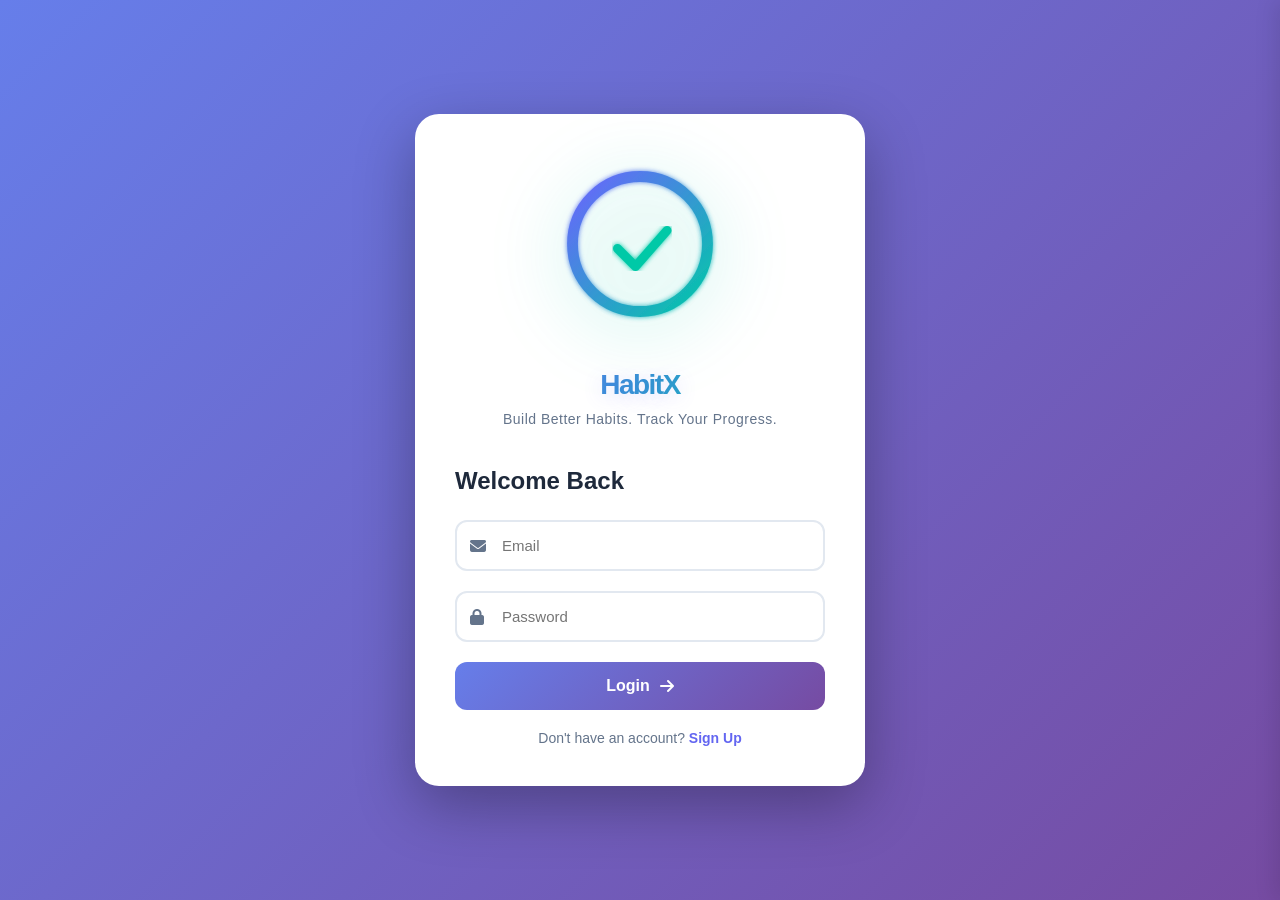
==== frontend/index.html @ 7f5a8e55 "commit" ====
<!doctype html>
<html lang="en">
  <head>
    <meta charset="UTF-8" />
    <meta name="viewport" content="width=device-width, initial-scale=1.0" />
    <title>HabitX - Build Better Habits</title>
    <link
      rel="icon"
      href="data:image/svg+xml,<svg xmlns='http://www.w3.org/2000/svg' viewBox='0 0 100 100'><text y='0.9em' font-size='90'>⚡</text></svg>"
    />
    <link rel="stylesheet" href="styles.css" />
    <link
      rel="stylesheet"
      href="https://cdnjs.cloudflare.com/ajax/libs/font-awesome/6.4.0/css/all.min.css"
    />
  </head>
  <body>
    <div id="authScreen" class="screen active">
      <div class="auth-container">
        <div class="auth-card">
          <div class="logo-section">
            <div class="logo-container">
              <svg
                class="animated-logo"
                viewBox="0 0 200 200"
                xmlns="http://www.w3.org/2000/svg"
              >
                <defs>
                  <linearGradient
                    id="ringGradient"
                    x1="0%"
                    y1="0%"
                    x2="100%"
                    y2="100%"
                  >
                    <stop
                      offset="0%"
                      style="stop-color: #6c63ff; stop-opacity: 1"
                    />
                    <stop
                      offset="100%"
                      style="stop-color: #00c9a7; stop-opacity: 1"
                    />
                  </linearGradient>
                  <filter id="softGlow">
                    <feGaussianBlur stdDeviation="3" result="coloredBlur" />
                    <feMerge>
                      <feMergeNode in="coloredBlur" />
                      <feMergeNode in="SourceGraphic" />
                    </feMerge>
                  </filter>
                </defs>
                <circle
                  cx="100"
                  cy="100"
                  r="75"
                  stroke="url(#ringGradient)"
                  stroke-width="12"
                  fill="none"
                  stroke-linecap="round"
                  filter="url(#softGlow)"
                />
                <circle
                  cx="100"
                  cy="100"
                  r="55"
                  fill="rgba(255,255,255,0.08)"
                />
                <path
                  d="M 75 105 L 95 125 L 130 85"
                  stroke="#00C9A7"
                  stroke-width="10"
                  fill="none"
                  stroke-linecap="round"
                  stroke-linejoin="round"
                  filter="url(#softGlow)"
                />
              </svg>
            </div>
            <h1 class="brand-title">HabitX</h1>
            <p class="brand-tagline">
              Build Better Habits. Track Your Progress.
            </p>
          </div>
          <form id="loginForm" class="auth-form active">
            <h2>Welcome Back</h2>
            <div class="input-group">
              <i class="fas fa-envelope"></i>
              <input
                type="email"
                id="loginEmail"
                placeholder="Email"
                required
              />
            </div>
            <div class="input-group">
              <i class="fas fa-lock"></i>
              <input
                type="password"
                id="loginPassword"
                placeholder="Password"
                required
              />
            </div>
            <button type="submit" class="btn-primary">
              <span>Login</span>
              <i class="fas fa-arrow-right"></i>
            </button>
            <p class="switch-auth">
              Don't have an account?
              <a href="#" id="showSignup">Sign Up</a>
            </p>
          </form>
          <form id="signupForm" class="auth-form">
            <h2>Create Account</h2>
            <div class="input-group">
              <i class="fas fa-user"></i>
              <input
                type="text"
                id="signupName"
                placeholder="Full Name"
                required
              />
            </div>
            <div class="input-group">
              <i class="fas fa-envelope"></i>
              <input
                type="email"
                id="signupEmail"
                placeholder="Email"
                required
              />
            </div>
            <div class="input-group">
              <i class="fas fa-lock"></i>
              <input
                type="password"
                id="signupPassword"
                placeholder="Password"
                required
              />
            </div>
            <button type="submit" class="btn-primary">
              <span>Sign Up</span>
              <i class="fas fa-arrow-right"></i>
            </button>
            <p class="switch-auth">
              Already have an account?
              <a href="#" id="showLogin">Login</a>
            </p>
          </form>
        </div>
      </div>
    </div>
    <div id="dashboardScreen" class="screen">
      <nav class="navbar">
        <div class="nav-brand">
          <svg
            class="nav-logo-svg"
            viewBox="0 0 200 200"
            xmlns="http://www.w3.org/2000/svg"
          >
            <defs>
              <linearGradient
                id="navRingGrad"
                x1="0%"
                y1="0%"
                x2="100%"
                y2="100%"
              >
                <stop
                  offset="0%"
                  style="stop-color: #6c63ff; stop-opacity: 1"
                />
                <stop
                  offset="100%"
                  style="stop-color: #00c9a7; stop-opacity: 1"
                />
              </linearGradient>
            </defs>
            <circle
              cx="100"
              cy="100"
              r="75"
              stroke="url(#navRingGrad)"
              stroke-width="12"
              fill="none"
              stroke-linecap="round"
            />
            <circle cx="100" cy="100" r="55" fill="rgba(255,255,255,0.08)" />
            <path
              d="M 75 105 L 95 125 L 130 85"
              stroke="#00C9A7"
              stroke-width="10"
              fill="none"
              stroke-linecap="round"
              stroke-linejoin="round"
            />
          </svg>
          <span>HabitX</span>
        </div>
        <div class="nav-user-info">
          Welcome Back,
          <span id="currentUserName">Guest</span>
          &nbsp; |
          <span id="todayDate" style="margin-left: 10px; opacity: 0.7"></span>
        </div>
        <div class="nav-actions">
          <button id="darkModeToggle" class="btn-icon" title="Toggle Dark Mode">
            <i class="fas fa-moon"></i>
          </button>
          <button id="notificationsBtn" class="btn-icon" title="Notifications">
            <i class="fas fa-bell"></i>
            <span class="notification-badge" id="notificationBadge">0</span>
          </button>
          <button id="enableReminderBtn" class="btn-edit">🔕</button>
          <button id="logoutBtn" class="btn-icon" title="Logout">
            <i class="fas fa-sign-out-alt"></i>
          </button>
        </div>
      </nav>
      <div class="dashboard-container">
        <div class="stats-grid">
          <div class="stat-card">
            <div class="stat-icon fire">
              <i class="fas fa-fire"></i>
            </div>
            <div class="stat-info">
              <h3 id="currentStreak">0</h3>
              <p>Day Streak</p>
            </div>
          </div>
          <div class="stat-card">
            <div class="stat-icon trophy">
              <i class="fas fa-trophy"></i>
            </div>
            <div class="stat-info">
              <h3 id="bestStreak">0</h3>
              <p>Best Streak</p>
            </div>
          </div>
          <div class="stat-card">
            <div class="stat-icon check">
              <i class="fas fa-check-circle"></i>
            </div>
            <div class="stat-info">
              <h3 id="completionRate">0%</h3>
              <p>Completion</p>
            </div>
          </div>
          <div class="stat-card">
            <div class="stat-icon target">
              <i class="fas fa-bullseye"></i>
            </div>
            <div class="stat-info">
              <h3 id="totalHabits">0</h3>
              <p>Total Habits</p>
            </div>
          </div>
        </div>
        <div class="motivation-card">
          <i class="fas fa-quote-left"></i>
          <p id="motivationText">Loading motivation...</p>
          <i class="fas fa-quote-right"></i>
        </div>
        <div class="progress-section">
          <h2>Today's Progress</h2>
          <div class="circular-progress">
            <svg class="progress-ring" width="200" height="200">
              <circle
                class="progress-ring-circle-bg"
                cx="100"
                cy="100"
                r="85"
              ></circle>
              <circle
                class="progress-ring-circle"
                cx="100"
                cy="100"
                r="85"
              ></circle>
            </svg>
            <div class="progress-text">
              <span id="progressPercent">0%</span>
              <small>Complete</small>
            </div>
          </div>
        </div>
        <div class="filter-section">
          <h2>Filter by Category</h2>
          <div class="category-filters">
            <button class="filter-btn active" data-category="all">
              <i class="fas fa-th"></i>
              All
            </button>
            <button class="filter-btn" data-category="health">🏃 Health</button>
            <button class="filter-btn" data-category="study">📚 Study</button>
            <button class="filter-btn" data-category="productivity">
              💼 Productivity
            </button>
            <button class="filter-btn" data-category="mindfulness">
              🧘 Mindfulness
            </button>
          </div>
        </div>
        <div class="habits-section">
          <div class="section-header">
            <h2>Today's Habits</h2>
            <button id="addHabitBtn" class="btn-add">
              <i class="fas fa-plus"></i>
              Add Habit
            </button>
          </div>
          <div
            id="emptyHabitState"
            style="
              display: none;
              text-align: center;
              padding: 40px;
              opacity: 0.7;
            "
          >
            <i
              class="fas fa-seedling"
              style="font-size: 48px; margin-bottom: 15px"
            ></i>
            <h3>No habits yet</h3>
            <p>Create your first habit to start tracking progress</p>
          </div>
          <div id="habitsList" class="habits-list"></div>
        </div>
        <div class="chart-section">
          <h2>Weekly Progress</h2>
          <div class="chart-container">
            <canvas id="progressChart"></canvas>
          </div>
          <div id="insightsBox" class="insights-box"></div>
        </div>
        <div class="calendar-section">
          <h2>Monthly Heatmap</h2>
          <div id="streakCalendar" class="streak-calendar"></div>
        </div>
        <div class="achievements-section">
          <h2>🏆 Achievements</h2>
          <div id="achievementsList" class="achievements-grid"></div>
        </div>
        <div class="leaderboard-section">
          <h2>🎯 Personal Records</h2>
          <div id="leaderboardList" class="leaderboard-list"></div>
        </div>
        <div class="notes-section">
          <h2>📝 Today's Reflection</h2>
          <textarea
            id="dailyNote"
            placeholder="How did your habits go today? Write your thoughts..."
          ></textarea>
          <button id="saveNoteBtn" class="btn-primary">
            <i class="fas fa-save"></i>
            Save Note
          </button>
        </div>
        <div class="stats-overview-section">
          <h2>📊 Detailed Statistics</h2>
          <div class="stats-details">
            <div class="stat-detail-card">
              <i class="fas fa-calendar-check"></i>
              <div>
                <h3 id="daysActive">0</h3>
                <p>Days Active</p>
              </div>
            </div>
            <div class="stat-detail-card">
              <i class="fas fa-check-double"></i>
              <div>
                <h3 id="totalCompletions">0</h3>
                <p>Total Completions</p>
              </div>
            </div>
            <div class="stat-detail-card">
              <i class="fas fa-percentage"></i>
              <div>
                <h3 id="successRateDetailed">0%</h3>
                <p>Success Rate</p>
              </div>
            </div>
            <div class="stat-detail-card">
              <i class="fas fa-medal"></i>
              <div>
                <h3 id="achievementsCount">0</h3>
                <p>Achievements</p>
              </div>
            </div>
          </div>
        </div>
        <div class="templates-section">
          <h2>✨ Quick Start Templates</h2>
          <div class="templates-grid">
            <div class="template-card" data-template="morning">
              <i class="fas fa-sun"></i>
              <h3>Morning Routine</h3>
              <p>Wake up early, exercise, meditate</p>
              <button class="btn-template">Use Template</button>
            </div>
            <div class="template-card" data-template="fitness">
              <i class="fas fa-dumbbell"></i>
              <h3>Fitness Goals</h3>
              <p>Workout, healthy eating, water intake</p>
              <button class="btn-template">Use Template</button>
            </div>
            <div class="template-card" data-template="productivity">
              <i class="fas fa-laptop-code"></i>
              <h3>Productivity Boost</h3>
              <p>Deep work, learning, reading</p>
              <button class="btn-template">Use Template</button>
            </div>
            <div class="template-card" data-template="wellness">
              <i class="fas fa-heart"></i>
              <h3>Mental Wellness</h3>
              <p>Meditation, journaling, gratitude</p>
              <button class="btn-template">Use Template</button>
            </div>
          </div>
        </div>
      </div>
    </div>
    <div id="addHabitModal" class="modal">
      <div class="modal-content">
        <div class="modal-header">
          <h2>Create New Habit</h2>
          <button class="close-modal">
            <i class="fas fa-times"></i>
          </button>
        </div>
        <form id="addHabitForm">
          <div class="form-group">
            <label>Habit Name</label>
            <input
              type="text"
              id="habitName"
              placeholder="e.g., Morning Exercise"
              required
            />
          </div>
          <div class="form-group">
            <label>Category</label>
            <select id="habitCategory" required>
              <option value="">Select Category</option>
              <option value="health">🏃 Health & Fitness</option>
              <option value="study">📚 Study & Learning</option>
              <option value="productivity">💼 Productivity</option>
              <option value="mindfulness">🧘 Mindfulness</option>
              <option value="custom">✨ Custom</option>
            </select>
          </div>
          <div class="form-group">
            <label>Target Frequency</label>
            <select id="habitFrequency" required>
              <option value="daily">Daily</option>
            </select>
          </div>
          <div class="form-group">
            <label>Reminder Time (Optional)</label>
            <input type="time" id="habitReminder" />
          </div>
          <div class="form-group">
            <label>Start Date</label>
            <input type="date" id="habitStartDate" required />
          </div>
          <button type="submit" class="btn-primary">
            <i class="fas fa-plus"></i>
            Create Habit
          </button>
        </form>
      </div>
    </div>
    <div id="toast" class="toast">
      <i class="fas fa-check-circle"></i>
      <span id="toastMessage"></span>
    </div>
    <div id="notificationsPanel" class="notifications-panel">
      <div class="notifications-header">
        <h3>Notifications</h3>
        <button id="clearNotificationsBtn" class="btn-clear">Clear All</button>
        <button class="close-notifications">
          <i class="fas fa-times"></i>
        </button>
      </div>
      <div id="notificationsList" class="notifications-list"></div>
    </div>
    <div id="achievementPopup" class="achievement-popup">
      <div class="achievement-content">
        <div class="achievement-icon">🏆</div>
        <h2>Achievement Unlocked!</h2>
        <p id="achievementText"></p>
        <button class="btn-primary" onclick="app.closeAchievementPopup()">
          Awesome!
        </button>
      </div>
    </div>
    <div id="confirmModal" class="confirm-modal">
      <div class="confirm-box">
        <h3 id="confirmTitle">Confirm</h3>
        <p id="confirmMessage">Are you sure?</p>
        <div class="confirm-actions">
          <button id="confirmCancel" class="btn-cancel">Cancel</button>
          <button id="confirmOk" class="btn-danger">Delete</button>
        </div>
      </div>
    </div>
    <script>
      document.addEventListener("DOMContentLoaded", () => {
        const dateEl = document.getElementById("todayDate");
        if (dateEl) {
          dateEl.textContent = new Date().toLocaleDateString(undefined, {
            weekday: "long",
            month: "short",
            day: "numeric",
          });
        }
      });
    </script>
    <script src="app.js"></script>
  </body>
</html>
---- frontend/styles.css ----
* {
  margin: 0;
  padding: 0;
  box-sizing: border-box;
}
:root {
  --primary: #6366f1;
  --primary-dark: #4f46e5;
  --secondary: #8b5cf6;
  --success: #10b981;
  --danger: #ef4444;
  --warning: #f59e0b;
  --dark: #1e293b;
  --light: #f8fafc;
  --gray: #64748b;
  --border: #e2e8f0;
  --shadow: rgba(0, 0, 0, 0.1);
  --gradient: linear-gradient(135deg, #667eea 0%, #764ba2 100%);
  --fire-gradient: linear-gradient(135deg, #f093fb 0%, #f5576c 100%);
}
body {
  font-family: 'Segoe UI', Tahoma, Geneva, Verdana, sans-serif;
  background: linear-gradient(135deg, #667eea 0%, #764ba2 100%);
  min-height: 100vh;
  color: var(--dark);
}
.screen {
  display: none;
  animation: fadeIn 0.5s ease;
}
.screen.active {
  display: block;
}
@keyframes fadeIn {
  from {
    opacity: 0;
    transform: translateY(20px);
  }
  to {
    opacity: 1;
    transform: translateY(0);
  }
}
.auth-container {
  min-height: 100vh;
  display: flex;
  align-items: center;
  justify-content: center;
  padding: 20px;
}
.auth-card {
  background: white;
  border-radius: 24px;
  padding: 40px;
  max-width: 450px;
  width: 100%;
  box-shadow: 0 20px 60px rgba(0, 0, 0, 0.3);
  animation: slideUp 0.6s ease;
}
@keyframes slideUp {
  from {
    opacity: 0;
    transform: translateY(50px);
  }
  to {
    opacity: 1;
    transform: translateY(0);
  }
}
.logo-section {
  text-align: center;
  margin-bottom: 40px;
}
.logo-container {
  display: flex;
  align-items: center;
  justify-content: center;
  margin: 0 auto 35px;
  width: 180px;
  height: 180px;
}
.animated-logo {
  width: 100%;
  height: 100%;
  display: block;
  filter: drop-shadow(0 10px 35px rgba(0, 201, 167, 0.35));
}
.brand-title {
  font-size: 52px;
  font-weight: 800;
  margin: 25px 0 12px;
  background: linear-gradient(135deg, #6c63ff 0%, #00c9a7 100%);
  -webkit-background-clip: text;
  -webkit-text-fill-color: transparent;
  background-clip: text;
  letter-spacing: -1.5px;
  text-shadow: 0 4px 20px rgba(108, 99, 255, 0.2);
}
.brand-tagline {
  font-size: 16px;
  color: #8892b0;
  font-weight: 400;
  letter-spacing: 0.5px;
}
@keyframes pulse {
  0%,
  100% {
    transform: scale(1);
  }
  50% {
    transform: scale(1.1);
  }
}
.logo-section h1 {
  font-size: 28px;
  margin: 15px 0 10px;
  color: var(--dark);
}
.logo-section p {
  color: var(--gray);
  font-size: 14px;
}
.auth-form {
  display: none;
}
.auth-form.active {
  display: block;
  animation: fadeIn 0.4s ease;
}
.auth-form h2 {
  margin-bottom: 25px;
  color: var(--dark);
  font-size: 24px;
}
.input-group {
  position: relative;
  margin-bottom: 20px;
}
.input-group i {
  position: absolute;
  left: 15px;
  top: 50%;
  transform: translateY(-50%);
  color: var(--gray);
  transition: color 0.3s;
}
.input-group input,
.input-group select {
  width: 100%;
  padding: 15px 15px 15px 45px;
  border: 2px solid var(--border);
  border-radius: 12px;
  font-size: 15px;
  transition: all 0.3s;
  outline: none;
}
.input-group input:focus,
.input-group select:focus {
  border-color: var(--primary);
}
.input-group input:focus + i {
  color: var(--primary);
}
.btn-primary {
  width: 100%;
  padding: 15px;
  background: var(--gradient);
  color: white;
  border: none;
  border-radius: 12px;
  font-size: 16px;
  font-weight: 600;
  cursor: pointer;
  display: flex;
  align-items: center;
  justify-content: center;
  gap: 10px;
  transition: transform 0.2s, box-shadow 0.2s;
  margin-top: 10px;
}
.btn-primary:hover {
  transform: translateY(-2px);
  box-shadow: 0 10px 25px rgba(102, 126, 234, 0.4);
}
.btn-primary:active {
  transform: translateY(0);
}
.switch-auth {
  text-align: center;
  margin-top: 20px;
  color: var(--gray);
  font-size: 14px;
}
.switch-auth a {
  color: var(--primary);
  text-decoration: none;
  font-weight: 600;
  transition: color 0.3s;
}
.switch-auth a:hover {
  color: var(--primary-dark);
}
#dashboardScreen {
  background: var(--light);
  min-height: 100vh;
}
.navbar {
  background: white;
  padding: 20px 40px;
  display: flex;
  justify-content: space-between;
  align-items: center;
  box-shadow: 0 2px 10px var(--shadow);
  position: sticky;
  top: 0;
  z-index: 100;
  animation: navSlideDown 0.5s ease;
}
@keyframes navSlideDown {
  from {
    transform: translateY(-100%);
    opacity: 0;
  }
  to {
    transform: translateY(0);
    opacity: 1;
  }
}
.nav-brand {
  display: flex;
  align-items: center;
  gap: 12px;
  font-size: 24px;
  font-weight: 700;
  color: var(--dark);
  animation: brandFadeIn 0.8s ease;
}
@keyframes brandFadeIn {
  from {
    opacity: 0;
    transform: translateX(-20px);
  }
  to {
    opacity: 1;
    transform: translateX(0);
  }
}
.nav-brand:hover {
  transform: scale(1.05);
  transition: transform 0.3s ease;
}
.nav-logo-svg {
  width: 42px;
  height: 42px;
  display: block;
  filter: drop-shadow(0 2px 12px rgba(0, 201, 167, 0.25));
}
.nav-actions {
  display: flex;
  align-items: center;
  gap: 15px;
  animation: actionsFadeIn 1s ease;
}
@keyframes actionsFadeIn {
  from {
    opacity: 0;
    transform: translateX(20px);
  }
  to {
    opacity: 1;
    transform: translateX(0);
  }
}
.nav-user {
  display: flex;
  align-items: center;
  gap: 15px;
}
.notification-badge {
  position: absolute;
  top: -5px;
  right: -5px;
  background: var(--danger);
  color: white;
  font-size: 10px;
  font-weight: 700;
  padding: 2px 6px;
  border-radius: 10px;
  min-width: 18px;
  text-align: center;
  animation: badgePulse 2s ease-in-out infinite;
}
@keyframes badgePulse {
  0%,
  100% {
    transform: scale(1);
    box-shadow: 0 0 0 0 rgba(239, 68, 68, 0.7);
  }
  50% {
    transform: scale(1.1);
    box-shadow: 0 0 0 5px rgba(239, 68, 68, 0);
  }
}
.nav-user span {
  font-weight: 600;
  color: var(--dark);
}
.btn-icon {
  width: 40px;
  height: 40px;
  border-radius: 50%;
  border: none;
  background: var(--light);
  color: var(--gray);
  cursor: pointer;
  display: flex;
  align-items: center;
  justify-content: center;
  transition: all 0.3s;
  position: relative;
}
.btn-icon:hover {
  background: var(--primary);
  color: white;
  transform: scale(1.15) rotate(10deg);
  box-shadow: 0 5px 15px rgba(99, 102, 241, 0.4);
}
.btn-icon:active {
  transform: scale(0.95);
}
.btn-icon i {
  animation: iconPulse 2s ease-in-out infinite;
}
@keyframes iconPulse {
  0%,
  100% {
    transform: scale(1);
  }
  50% {
    transform: scale(1.1);
  }
}
#darkModeToggle:hover i {
  animation: moonSpin 0.6s ease;
}
@keyframes moonSpin {
  from {
    transform: rotate(0deg);
  }
  to {
    transform: rotate(360deg);
  }
}
#notificationsBtn:hover i {
  animation: bellRing 0.5s ease;
}
@keyframes bellRing {
  0%,
  100% {
    transform: rotate(0deg);
  }
  25% {
    transform: rotate(-15deg);
  }
  75% {
    transform: rotate(15deg);
  }
}
#logoutBtn:hover i {
  animation: logoutSlide 0.4s ease;
}
@keyframes logoutSlide {
  0%,
  100% {
    transform: translateX(0);
  }
  50% {
    transform: translateX(5px);
  }
}
body.dark-mode {
  background: linear-gradient(135deg, #1a1a2e 0%, #16213e 100%);
  color: var(--light);
  --dark: #f8fafc;
  --gray: #64748b;
  --border: #334155;
  --card-bg: #1e293b;
}
body.dark-mode .navbar {
  background: #111827;
}
body.dark-mode .progress-section,
body.dark-mode .habits-section,
body.dark-mode .chart-section,
body.dark-mode .calendar-section,
body.dark-mode .filter-section,
body.dark-mode .achievements-section,
body.dark-mode .leaderboard-section,
body.dark-mode .notes-section,
body.dark-mode .stats-overview-section,
body.dark-mode .templates-section {
  background: #1e293b;
  color: #e2e8f0;
}
body.dark-mode .stat-card {
  background: #16213e;
}
body.dark-mode .habit-item {
  background: #16213e;
}
body.dark-mode h2,
body.dark-mode h3,
body.dark-mode .stat-info h3,
body.dark-mode .habit-details h3 {
  color: var(--light);
}
body.dark-mode #dashboardScreen {
  background: #0a0e27;
}
.dashboard-container {
  max-width: 1200px;
  margin: 0 auto;
  padding: 40px 20px;
}
.stats-grid {
  display: grid;
  grid-template-columns: repeat(auto-fit, minmax(250px, 1fr));
  gap: 20px;
  margin-bottom: 30px;
}
.stat-card {
  background: white;
  padding: 25px;
  border-radius: 16px;
  display: flex;
  align-items: center;
  gap: 20px;
  box-shadow: 0 4px 15px var(--shadow);
  transition: transform 0.3s, box-shadow 0.3s;
  animation: slideIn 0.5s ease;
}
@keyframes slideIn {
  from {
    opacity: 0;
    transform: translateX(-20px);
  }
  to {
    opacity: 1;
    transform: translateX(0);
  }
}
.stat-card:hover {
  transform: translateY(-5px);
  box-shadow: 0 8px 25px var(--shadow);
}
.stat-icon {
  width: 60px;
  height: 60px;
  border-radius: 12px;
  display: flex;
  align-items: center;
  justify-content: center;
  font-size: 28px;
  color: white;
}
.stat-icon.fire {
  background: var(--fire-gradient);
  animation: fireGlow 2s infinite;
}
@keyframes fireGlow {
  0%,
  100% {
    box-shadow: 0 0 20px rgba(245, 87, 108, 0.5);
  }
  50% {
    box-shadow: 0 0 30px rgba(245, 87, 108, 0.8);
  }
}
.stat-icon.trophy {
  background: linear-gradient(135deg, #f093fb 0%, #f5576c 100%);
}
.stat-icon.check {
  background: linear-gradient(135deg, #4facfe 0%, #00f2fe 100%);
}
.stat-icon.target {
  background: linear-gradient(135deg, #43e97b 0%, #38f9d7 100%);
}
.stat-info h3 {
  font-size: 32px;
  font-weight: 700;
  color: var(--dark);
  margin-bottom: 5px;
}
.stat-info p {
  color: var(--gray);
  font-size: 14px;
}
.motivation-card {
  background: var(--gradient);
  color: white;
  padding: 30px;
  border-radius: 16px;
  text-align: center;
  margin-bottom: 30px;
  box-shadow: 0 4px 15px var(--shadow);
  position: relative;
  overflow: hidden;
  animation: slideIn 0.6s ease;
}
.motivation-card::before {
  content: '';
  position: absolute;
  top: -50%;
  left: -50%;
  width: 200%;
  height: 200%;
  background: radial-gradient(
    circle,
    rgba(255, 255, 255, 0.1) 0%,
    transparent 70%
  );
  animation: rotate 10s linear infinite;
}
@keyframes rotate {
  from {
    transform: rotate(0deg);
  }
  to {
    transform: rotate(360deg);
  }
}
.motivation-card i {
  font-size: 20px;
  opacity: 0.5;
}
.motivation-card p {
  font-size: 20px;
  font-weight: 500;
  margin: 15px 0;
  position: relative;
  z-index: 1;
}
.progress-section {
  background: var(--card-bg);
  padding: 30px;
  border-radius: 16px;
  text-align: center;
  margin-bottom: 30px;
  box-shadow: 0 4px 15px var(--shadow);
  animation: slideIn 0.7s ease;
}
:root {
  --card-bg: white;
}
body.dark-mode {
  --card-bg: #1e293b;
}
.progress-section h2 {
  margin-bottom: 25px;
  color: var(--dark);
}
.circular-progress {
  position: relative;
  display: inline-block;
}
.progress-ring {
  transform: rotate(-90deg);
}
.progress-ring-circle-bg {
  fill: none;
  stroke: var(--border);
  stroke-width: 12;
}
.progress-ring-circle {
  fill: none;
  stroke: url(#gradient);
  stroke-width: 12;
  stroke-linecap: round;
  stroke-dasharray: 534;
  stroke-dashoffset: 534;
  transition: stroke-dashoffset 1s ease;
}
.progress-text {
  position: absolute;
  top: 50%;
  left: 50%;
  transform: translate(-50%, -50%);
  text-align: center;
}
.progress-text span {
  font-size: 36px;
  font-weight: 700;
  color: var(--primary);
  display: block;
}
.progress-text small {
  color: var(--gray);
  font-size: 14px;
}
.habits-section {
  background: white;
  padding: 30px;
  border-radius: 16px;
  margin-bottom: 30px;
  box-shadow: 0 4px 15px var(--shadow);
  animation: slideIn 0.8s ease;
}
.section-header {
  display: flex;
  justify-content: space-between;
  align-items: center;
  margin-bottom: 25px;
}
.section-header h2 {
  color: var(--dark);
}
.btn-add {
  padding: 12px 24px;
  background: var(--primary);
  color: white;
  border: none;
  border-radius: 10px;
  font-weight: 600;
  cursor: pointer;
  display: flex;
  align-items: center;
  gap: 8px;
  transition: all 0.3s;
}
.btn-add:hover {
  background: var(--primary-dark);
  transform: translateY(-2px);
  box-shadow: 0 5px 15px rgba(99, 102, 241, 0.4);
}
.habits-list {
  display: flex;
  flex-direction: column;
  gap: 15px;
}
.habit-item {
  background: var(--light);
  padding: 20px;
  border-radius: 12px;
  display: flex;
  align-items: center;
  justify-content: space-between;
  transition: all 0.3s;
  animation: slideIn 0.4s ease;
  border: 2px solid transparent;
}
.habit-item:hover {
  transform: translateX(5px);
  border-color: var(--primary);
}
.habit-item.completed {
  opacity: 0.7;
  background: linear-gradient(135deg, #d4fc79 0%, #96e6a1 100%);
}
.habit-info {
  display: flex;
  align-items: center;
  gap: 15px;
  flex: 1;
}
.habit-icon {
  width: 50px;
  height: 50px;
  border-radius: 10px;
  display: flex;
  align-items: center;
  justify-content: center;
  font-size: 24px;
  background: white;
}
.habit-details h3 {
  font-size: 18px;
  color: var(--dark);
  margin-bottom: 5px;
}
.habit-details p {
  font-size: 13px;
  color: var(--gray);
}
.habit-streak {
  display: flex;
  align-items: center;
  gap: 5px;
  color: var(--warning);
  font-weight: 600;
}
.habit-actions {
  display: flex;
  gap: 10px;
}
.btn-check,
.btn-skip,
.btn-delete {
  width: 45px;
  height: 45px;
  border-radius: 10px;
  border: none;
  cursor: pointer;
  display: flex;
  align-items: center;
  justify-content: center;
  font-size: 18px;
  transition: all 0.3s;
}
.btn-check {
  background: var(--success);
  color: white;
}
.btn-check:hover {
  background: #059669;
  transform: scale(1.1);
}
.btn-skip {
  background: var(--danger);
  color: white;
}
.btn-skip:hover {
  background: #dc2626;
  transform: scale(1.1);
}
.btn-delete {
  background: var(--gray);
  color: white;
}
.btn-delete:hover {
  background: var(--dark);
  transform: scale(1.1);
}
.chart-section {
  background: white;
  padding: 30px;
  border-radius: 16px;
  margin-bottom: 30px;
  box-shadow: 0 4px 15px var(--shadow);
  animation: slideIn 0.9s ease;
}
.chart-section h2 {
  margin-bottom: 25px;
  color: var(--dark);
}
.chart-container {
  position: relative;
  height: 300px;
}
.calendar-section {
  margin-bottom: 25px;
  background: white;
  padding: 30px;
  border-radius: 16px;
  box-shadow: 0 4px 15px var(--shadow);
  animation: slideIn 1s ease;
}
.calendar-section h2 {
  margin-bottom: 25px;
  color: var(--dark);
}
.status-missed {
  color: #ef4444;
  font-weight: 600;
}
.habit-item.missed {
  border-left: 4px solid #ef4444;
  opacity: 0.7;
}
.streak-calendar {
  display: grid;
  grid-template-columns: repeat(7, 1fr);
  gap: 8px;
}
.calendar-day {
  aspect-ratio: 1;
  border-radius: 8px;
  background: var(--light);
  display: flex;
  flex-direction: column;
  align-items: center;
  justify-content: center;
  font-size: 12px;
  font-weight: 600;
  transition: all 0.3s;
  cursor: pointer;
}
.calendar-day:hover {
  transform: scale(1.1);
}
.calendar-day.completed {
  background: linear-gradient(135deg, #667eea 0%, #764ba2 100%);
  color: white;
}
.calendar-day.missed {
  background: #fee2e2;
  color: var(--danger);
}
.calendar-day.partial {
  background: #fff3bf;
  color: #7a5c00;
  font-weight: 700;
}
.calendar-day.today {
  border: 3px solid var(--primary);
  box-shadow: 0 0 0 2px rgba(102, 126, 234, 0.15);
}
.habit-meta {
  font-size: 12px;
  color: #6b7280;
  margin-top: 2px;
}
.btn-edit {
  background: #f59e0b;
  color: white;
  border: none;
  border-radius: 12px;
  padding: 12px 14px;
  cursor: pointer;
  transition: all 0.2s ease;
  display: flex;
  align-items: center;
  justify-content: center;
}
.btn-edit:hover {
  background: #d97706;
  transform: scale(1.05);
}
.btn-edit:active {
  transform: scale(0.95);
}
.insights-box {
  margin-top: 15px;
  padding: 12px 16px;
  background: #f1f5f9;
  border-radius: 12px;
  font-size: 14px;
  color: #334155;
  line-height: 1.6;
}
.dark-mode .insights-box {
  background: #1e293b;
  color: #e2e8f0;
}
.modal {
  display: none;
  position: fixed;
  top: 0;
  left: 0;
  width: 100%;
  height: 100%;
  background: rgba(0, 0, 0, 0.5);
  z-index: 1000;
  align-items: center;
  justify-content: center;
  animation: fadeIn 0.3s ease;
}
.modal.active {
  display: flex;
}
.modal-content {
  background: white;
  border-radius: 20px;
  padding: 30px;
  max-width: 500px;
  width: 90%;
  max-height: 90vh;
  overflow-y: auto;
  animation: slideUp 0.4s ease;
}
.modal-header {
  display: flex;
  justify-content: space-between;
  align-items: center;
  margin-bottom: 25px;
}
.modal-header h2 {
  color: var(--dark);
}
.close-modal {
  width: 35px;
  height: 35px;
  border-radius: 50%;
  border: none;
  background: var(--light);
  color: var(--gray);
  cursor: pointer;
  display: flex;
  align-items: center;
  justify-content: center;
  transition: all 0.3s;
}
.close-modal:hover {
  background: var(--danger);
  color: white;
  transform: rotate(90deg);
}
.form-group {
  margin-bottom: 20px;
}
.form-group label {
  display: block;
  margin-bottom: 8px;
  font-weight: 600;
  color: var(--dark);
}
.form-group input,
.form-group select {
  width: 100%;
  padding: 12px;
  border: 2px solid var(--border);
  border-radius: 10px;
  font-size: 15px;
  transition: border-color 0.3s;
}
.form-group input:focus,
.form-group select:focus {
  outline: none;
  border-color: var(--primary);
}
.toast {
  position: fixed;
  bottom: 30px;
  right: 30px;
  background: white;
  padding: 20px 25px;
  border-radius: 12px;
  box-shadow: 0 10px 30px var(--shadow);
  display: flex;
  align-items: center;
  gap: 12px;
  transform: translateX(400px);
  transition: transform 0.4s ease;
  z-index: 2000;
}
.toast.show {
  transform: translateX(0);
}
.toast span {
  font-weight: 600;
  color: var(--dark);
}
.toast i {
  width: 28px;
  height: 28px;
  border-radius: 50%;
  display: flex;
  align-items: center;
  justify-content: center;
  color: white;
  font-size: 14px;
}
.toast.success i {
  background: #16a34a;
}
.toast.error i {
  background: #dc2626;
}
.toast.info i {
  background: #2563eb;
}
@media (max-width: 768px) {
  .navbar {
    padding: 15px 20px;
  }
  .nav-brand {
    font-size: 18px;
  }
  .dashboard-container {
    padding: 20px 15px;
  }
  .stats-grid {
    grid-template-columns: repeat(2, 1fr);
    gap: 15px;
  }
  .stat-card {
    padding: 20px;
  }
  .stat-icon {
    width: 50px;
    height: 50px;
    font-size: 24px;
  }
  .stat-info h3 {
    font-size: 24px;
  }
  .section-header {
    flex-direction: column;
    gap: 15px;
    align-items: flex-start;
  }
  .habit-item {
    flex-direction: column;
    align-items: flex-start;
    gap: 15px;
  }
  .habit-actions {
    width: 100%;
    justify-content: flex-end;
  }
  .streak-calendar {
    gap: 5px;
  }
  .calendar-day {
    font-size: 10px;
  }
}
@media (max-width: 480px) {
  .auth-card {
    padding: 30px 20px;
  }
  .stats-grid {
    grid-template-columns: 1fr;
  }
  .motivation-card p {
    font-size: 16px;
  }
  .progress-text span {
    font-size: 28px;
  }
}
.filter-section {
  background: white;
  padding: 30px;
  border-radius: 16px;
  margin-bottom: 30px;
  box-shadow: 0 4px 15px var(--shadow);
  animation: slideIn 1.1s ease;
}
.filter-section h2 {
  margin-bottom: 20px;
  color: var(--dark);
}
.category-filters {
  display: flex;
  gap: 10px;
  flex-wrap: wrap;
}
.filter-btn {
  padding: 12px 24px;
  border: 2px solid var(--border);
  background: white;
  border-radius: 10px;
  font-weight: 600;
  cursor: pointer;
  transition: all 0.3s;
  display: flex;
  align-items: center;
  gap: 8px;
}
.filter-btn:hover {
  border-color: var(--primary);
  transform: translateY(-2px);
}
.filter-btn.active {
  background: var(--gradient);
  color: white;
  border-color: transparent;
}
.achievements-section {
  background: white;
  padding: 30px;
  border-radius: 16px;
  margin-bottom: 30px;
  box-shadow: 0 4px 15px var(--shadow);
  animation: slideIn 1.2s ease;
}
.achievements-section h2 {
  margin-bottom: 25px;
  color: var(--dark);
}
.achievements-grid {
  display: grid;
  grid-template-columns: repeat(auto-fill, minmax(150px, 1fr));
  gap: 15px;
}
.achievement-card {
  background: var(--light);
  padding: 20px;
  border-radius: 12px;
  text-align: center;
  transition: all 0.3s;
  border: 2px solid transparent;
}
.achievement-card:hover {
  transform: translateY(-5px);
  border-color: var(--primary);
}
.achievement-card.unlocked {
  background: linear-gradient(135deg, #ffeaa7 0%, #fdcb6e 100%);
}
.achievement-card.locked {
  opacity: 0.5;
  filter: grayscale(1);
}
.achievement-card .icon {
  font-size: 40px;
  margin-bottom: 10px;
}
.achievement-card h4 {
  font-size: 14px;
  margin-bottom: 5px;
  color: var(--dark);
}
.achievement-card p {
  font-size: 12px;
  color: var(--gray);
}
.leaderboard-section {
  background: white;
  padding: 30px;
  border-radius: 16px;
  margin-bottom: 30px;
  box-shadow: 0 4px 15px var(--shadow);
  animation: slideIn 1.3s ease;
}
.leaderboard-section h2 {
  margin-bottom: 25px;
  color: var(--dark);
}
.leaderboard-list {
  display: flex;
  flex-direction: column;
  gap: 15px;
}
.leaderboard-item {
  background: var(--light);
  padding: 20px;
  border-radius: 12px;
  display: flex;
  align-items: center;
  justify-content: space-between;
  transition: all 0.3s;
}
.leaderboard-item:hover {
  transform: translateX(5px);
  background: linear-gradient(135deg, #a8edea 0%, #fed6e3 100%);
}
.leaderboard-item .rank {
  font-size: 24px;
  font-weight: 700;
  width: 40px;
}
.leaderboard-item .info {
  flex: 1;
}
.leaderboard-item .info h4 {
  font-size: 16px;
  color: var(--dark);
  margin-bottom: 5px;
}
.leaderboard-item .info p {
  font-size: 13px;
  color: var(--gray);
}
.leaderboard-item .score {
  font-size: 20px;
  font-weight: 700;
  color: var(--primary);
}
.notes-section {
  background: white;
  padding: 30px;
  border-radius: 16px;
  margin-bottom: 30px;
  box-shadow: 0 4px 15px var(--shadow);
  animation: slideIn 1.4s ease;
}
.notes-section h2 {
  margin-bottom: 20px;
  color: var(--dark);
}
.notes-section textarea {
  width: 100%;
  min-height: 120px;
  padding: 15px;
  border: 2px solid var(--border);
  border-radius: 12px;
  font-size: 15px;
  font-family: inherit;
  resize: vertical;
  transition: border-color 0.3s;
  margin-bottom: 15px;
}
.notes-section textarea:focus {
  outline: none;
  border-color: var(--primary);
}
.stats-overview-section {
  background: white;
  padding: 30px;
  border-radius: 16px;
  margin-bottom: 30px;
  box-shadow: 0 4px 15px var(--shadow);
  animation: slideIn 1.5s ease;
}
.stats-overview-section h2 {
  margin-bottom: 25px;
  color: var(--dark);
}
.stats-details {
  display: grid;
  grid-template-columns: repeat(auto-fit, minmax(200px, 1fr));
  gap: 20px;
}
.stat-detail-card {
  background: var(--light);
  padding: 25px;
  border-radius: 12px;
  display: flex;
  align-items: center;
  gap: 15px;
  transition: all 0.3s;
}
.stat-detail-card:hover {
  transform: translateY(-5px);
  box-shadow: 0 5px 20px var(--shadow);
}
.stat-detail-card i {
  font-size: 32px;
  color: var(--primary);
}
.stat-detail-card h3 {
  font-size: 28px;
  color: var(--dark);
  margin-bottom: 5px;
}
.stat-detail-card p {
  font-size: 13px;
  color: var(--gray);
}
.templates-section {
  background: white;
  padding: 30px;
  border-radius: 16px;
  margin-bottom: 30px;
  box-shadow: 0 4px 15px var(--shadow);
  animation: slideIn 1.6s ease;
}
.templates-section h2 {
  margin-bottom: 25px;
  color: var(--dark);
}
.templates-grid {
  display: grid;
  grid-template-columns: repeat(auto-fill, minmax(250px, 1fr));
  gap: 20px;
}
.template-card {
  background: var(--light);
  padding: 25px;
  border-radius: 12px;
  text-align: center;
  transition: all 0.3s;
  border: 2px solid transparent;
}
.template-card:hover {
  transform: translateY(-5px);
  border-color: var(--primary);
  box-shadow: 0 8px 25px var(--shadow);
}
.template-card i {
  font-size: 48px;
  margin-bottom: 15px;
  background: var(--gradient);
  -webkit-background-clip: text;
  -webkit-text-fill-color: transparent;
}
.template-card h3 {
  font-size: 18px;
  color: var(--dark);
  margin-bottom: 10px;
}
.template-card p {
  font-size: 14px;
  color: var(--gray);
  margin-bottom: 15px;
}
.btn-template {
  padding: 10px 20px;
  background: var(--primary);
  color: white;
  border: none;
  border-radius: 8px;
  font-weight: 600;
  cursor: pointer;
  transition: all 0.3s;
}
.btn-template:hover {
  background: var(--primary-dark);
  transform: scale(1.05);
}
.notifications-panel {
  position: fixed;
  top: 0;
  right: -400px;
  width: 400px;
  height: 100vh;
  background: white;
  box-shadow: -5px 0 20px var(--shadow);
  z-index: 1500;
  transition: right 0.4s ease;
  overflow-y: auto;
}
.notifications-panel.active {
  right: 0;
}
.notifications-header {
  padding: 20px;
  background: var(--gradient);
  color: white;
  display: flex;
  justify-content: space-between;
  align-items: center;
  position: sticky;
  top: 0;
  z-index: 10;
}
.notifications-header h3 {
  margin: 0;
}
.close-notifications {
  width: 35px;
  height: 35px;
  border-radius: 50%;
  border: none;
  background: rgba(255, 255, 255, 0.2);
  color: white;
  cursor: pointer;
  display: flex;
  align-items: center;
  justify-content: center;
  transition: all 0.3s;
}
.close-notifications:hover {
  background: rgba(255, 255, 255, 0.3);
  transform: rotate(90deg);
}
.notifications-list {
  padding: 20px;
}
.notification-item {
  background: var(--light);
  padding: 15px;
  border-radius: 10px;
  margin-bottom: 15px;
  border-left: 4px solid var(--primary);
  animation: slideIn 0.3s ease;
}
.notification-item .time {
  font-size: 12px;
  color: var(--gray);
  margin-bottom: 5px;
}
.notification-item .message {
  font-size: 14px;
  color: var(--dark);
}
.achievement-popup {
  position: fixed;
  top: 0;
  left: 0;
  width: 100%;
  height: 100%;
  background: rgba(0, 0, 0, 0.8);
  z-index: 2000;
  display: none;
  align-items: center;
  justify-content: center;
  animation: fadeIn 0.3s ease;
}
.achievement-popup.active {
  display: flex;
}
.achievement-content {
  background: white;
  padding: 40px;
  border-radius: 20px;
  text-align: center;
  max-width: 400px;
  animation: bounceIn 0.6s ease;
}
.habit-status {
  margin-top: 4px;
  font-size: 13px;
}
.status-done {
  color: #2ecc71;
  font-weight: 600;
}
.status-pending {
  color: #f39c12;
  font-weight: 600;
}
@keyframes bounceIn {
  0% {
    transform: scale(0.3);
    opacity: 0;
  }
  50% {
    transform: scale(1.05);
  }
  70% {
    transform: scale(0.9);
  }
  100% {
    transform: scale(1);
    opacity: 1;
  }
}
.achievement-icon {
  font-size: 80px;
  margin-bottom: 20px;
  animation: rotate 1s ease;
}
.achievement-content h2 {
  color: var(--dark);
  margin-bottom: 15px;
}
.achievement-content p {
  color: var(--gray);
  margin-bottom: 25px;
  font-size: 16px;
}
@media (max-width: 768px) {
  .notifications-panel {
    width: 100%;
    right: -100%;
  }
  .templates-grid {
    grid-template-columns: 1fr;
  }
  .category-filters {
    justify-content: center;
  }
  .achievements-grid {
    grid-template-columns: repeat(auto-fill, minmax(120px, 1fr));
  }
}
.confirm-modal {
  position: fixed;
  inset: 0;
  background: rgba(10, 10, 20, 0.35);
  backdrop-filter: blur(6px);
  -webkit-backdrop-filter: blur(6px);
  display: none;
  align-items: center;
  justify-content: center;
  z-index: 9999;
}
.confirm-modal.active {
  display: flex;
}
.confirm-box {
  width: 340px;
  padding: 26px;
  border-radius: 18px;
  background: rgba(255, 255, 255, 0.12);
  backdrop-filter: blur(18px);
  -webkit-backdrop-filter: blur(18px);
  border: 1px solid rgba(255, 255, 255, 0.25);
  box-shadow: 0 10px 35px rgba(0, 0, 0, 0.25);
  text-align: center;
  color: white;
  animation: confirmPop 0.22s cubic-bezier(0.2, 0.8, 0.2, 1);
}
@keyframes confirmPop {
  from {
    transform: translateY(30px) scale(0.92);
    opacity: 0;
  }
  to {
    transform: translateY(0) scale(1);
    opacity: 1;
  }
}
.confirm-box h3 {
  margin-bottom: 10px;
  font-size: 20px;
  font-weight: 600;
}
.confirm-box p {
  font-size: 14px;
  opacity: 0.9;
}
.confirm-actions {
  margin-top: 22px;
  display: flex;
  gap: 12px;
}
.btn-cancel {
  flex: 1;
  padding: 11px;
  border-radius: 10px;
  border: 1px solid rgba(255, 255, 255, 0.25);
  background: transparent;
  color: white;
  cursor: pointer;
  transition: 0.2s;
}
.btn-cancel:hover {
  background: rgba(255, 255, 255, 0.12);
}
.btn-danger {
  flex: 1;
  padding: 11px;
  border-radius: 10px;
  border: none;
  background: linear-gradient(135deg, #ff4d4d, #ff1f1f);
  color: white;
  font-weight: 600;
  cursor: pointer;
  transition: 0.2s;
}
.btn-danger:hover {
  transform: translateY(-1px);
  box-shadow: 0 6px 18px rgba(255, 50, 50, 0.45);
}
.btn-clear {
  padding: 8px 16px;
  margin-left: auto;
  margin-right: 10px;
  border-radius: 10px;
  border: none;
  background: var(--danger);
  color: white;
  font-size: 13px;
  font-weight: 600;
  cursor: pointer;
  transition: all 0.25s ease;
  display: flex;
  align-items: center;
  justify-content: center;
}
.btn-clear:hover {
  background: #dc2626;
  transform: translateY(-1px);
  box-shadow: 0 5px 14px rgba(239, 68, 68, 0.35);
}
.btn-clear:active {
  transform: translateY(0);
  box-shadow: none;
}
body.dark-mode .stat-detail-card {
  background: #16213e;
  color: #e2e8f0;
  border: 1px solid rgba(255, 255, 255, 0.05);
}
body.dark-mode .template-card {
  background: #16213e;
  color: #e2e8f0;
  border: 1px solid rgba(255, 255, 255, 0.05);
}
body.dark-mode .template-card p {
  color: #94a3b8;
}
body.dark-mode textarea {
  background: #0f172a;
  color: #f1f5f9;
  border: 1px solid #1e293b;
}
body.dark-mode textarea::placeholder {
  color: #64748b;
}
body.dark-mode .filter-btn {
  background: #1e293b;
  color: #e2e8f0;
  border: 1px solid rgba(255, 255, 255, 0.05);
}
body.dark-mode .filter-btn.active {
  background: linear-gradient(135deg, #6366f1, #8b5cf6);
  color: white;
}
body.dark-mode .calendar-day {
  color: #1e293b;
}
body.dark-mode .calendar-day.missed {
  background: #fee2e2;
  color: var(--danger);
}
body.dark-mode .calendar-day.partial {
  background: #fff3bf;
  color: #7a5c00;
  font-weight: 700;
}
body.dark-mode .toast {
  background: #1e293b;
  color: #f8fafc;
  box-shadow: 0 10px 30px rgba(0, 0, 0, 0.6);
}
body.dark-mode .toast span {
  color: #f8fafc;
}
body.dark-mode .notifications-panel {
  background: #0f172a;
  color: #e2e8f0;
}
body.dark-mode .notification-item {
  background: #1e293b;
  border-left: 4px solid var(--primary);
}
body.dark-mode .notification-item .message {
  color: #f1f5f9;
}
body.dark-mode .notification-item .time {
  color: #94a3b8;
}
body.dark-mode .achievement-card {
  background: #16213e;
  color: #e2e8f0;
  border: 1px solid rgba(255, 255, 255, 0.05);
}
body.dark-mode .achievement-card.locked {
  opacity: 0.4;
}
body.dark-mode .toast {
  background: #1e293b;
  color: #f1f5f9;
  box-shadow: 0 10px 30px rgba(0, 0, 0, 0.6);
}
body.dark-mode .toast span {
  color: #f8fafc;
}
body.dark-mode .insights-box,
body.dark-mode .weekly-insights,
body.dark-mode .chart-insights {
  background: #1e293b;
  color: #f1f5f9;
  border: 1px solid #334155;
}
body.dark-mode .auth-card {
  background: #0f172a;
}
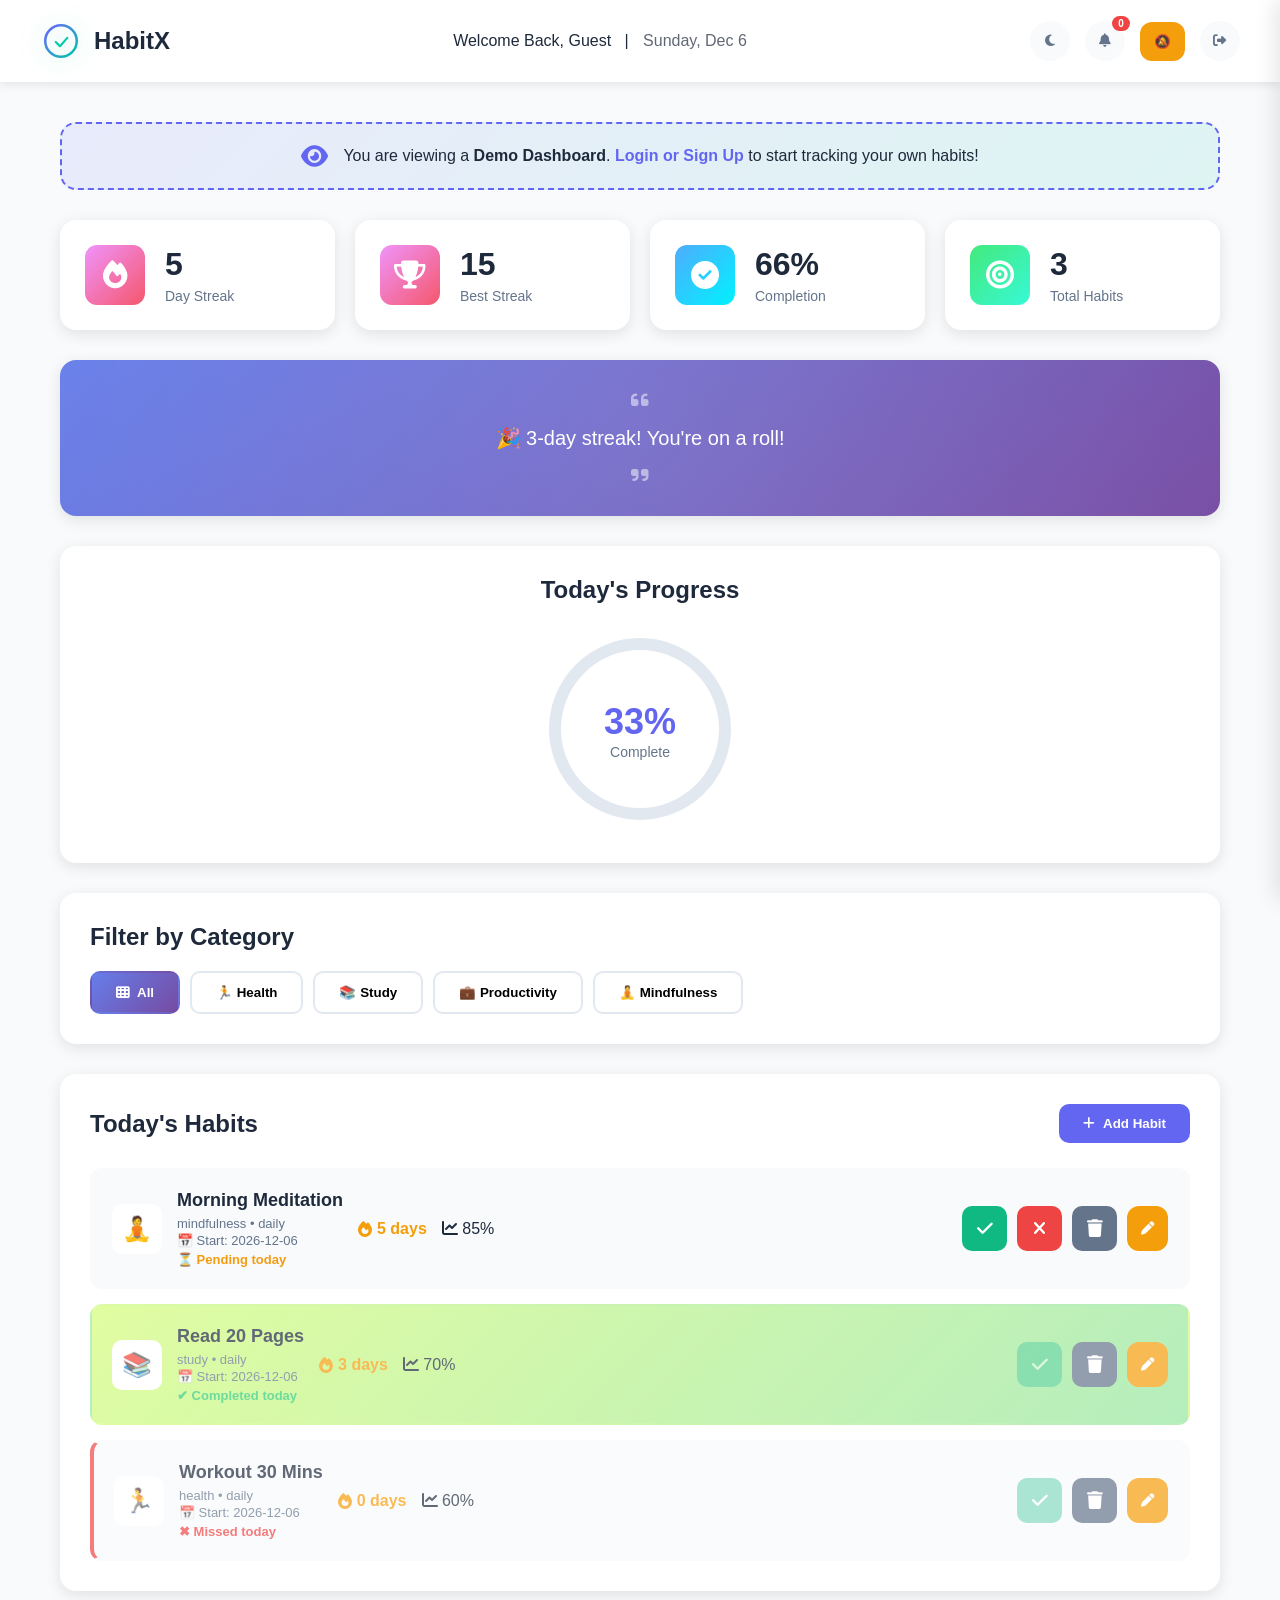
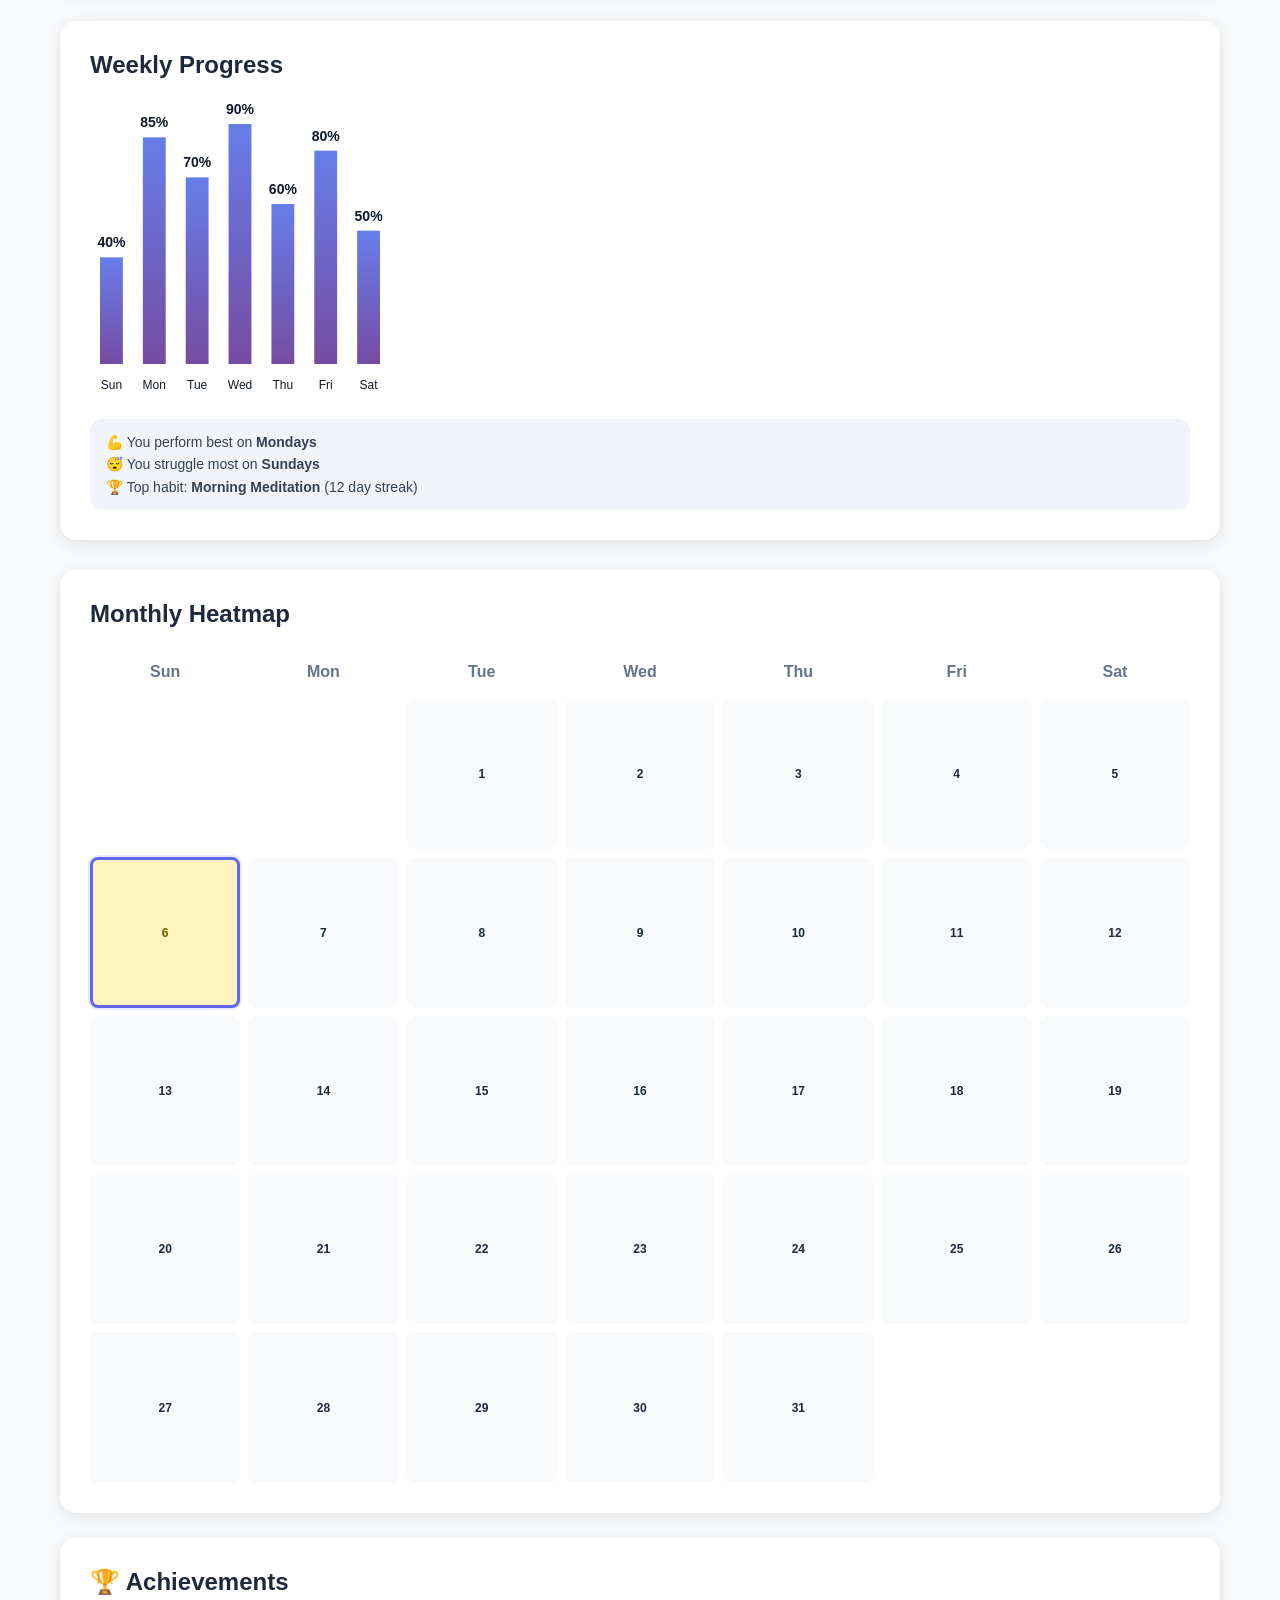
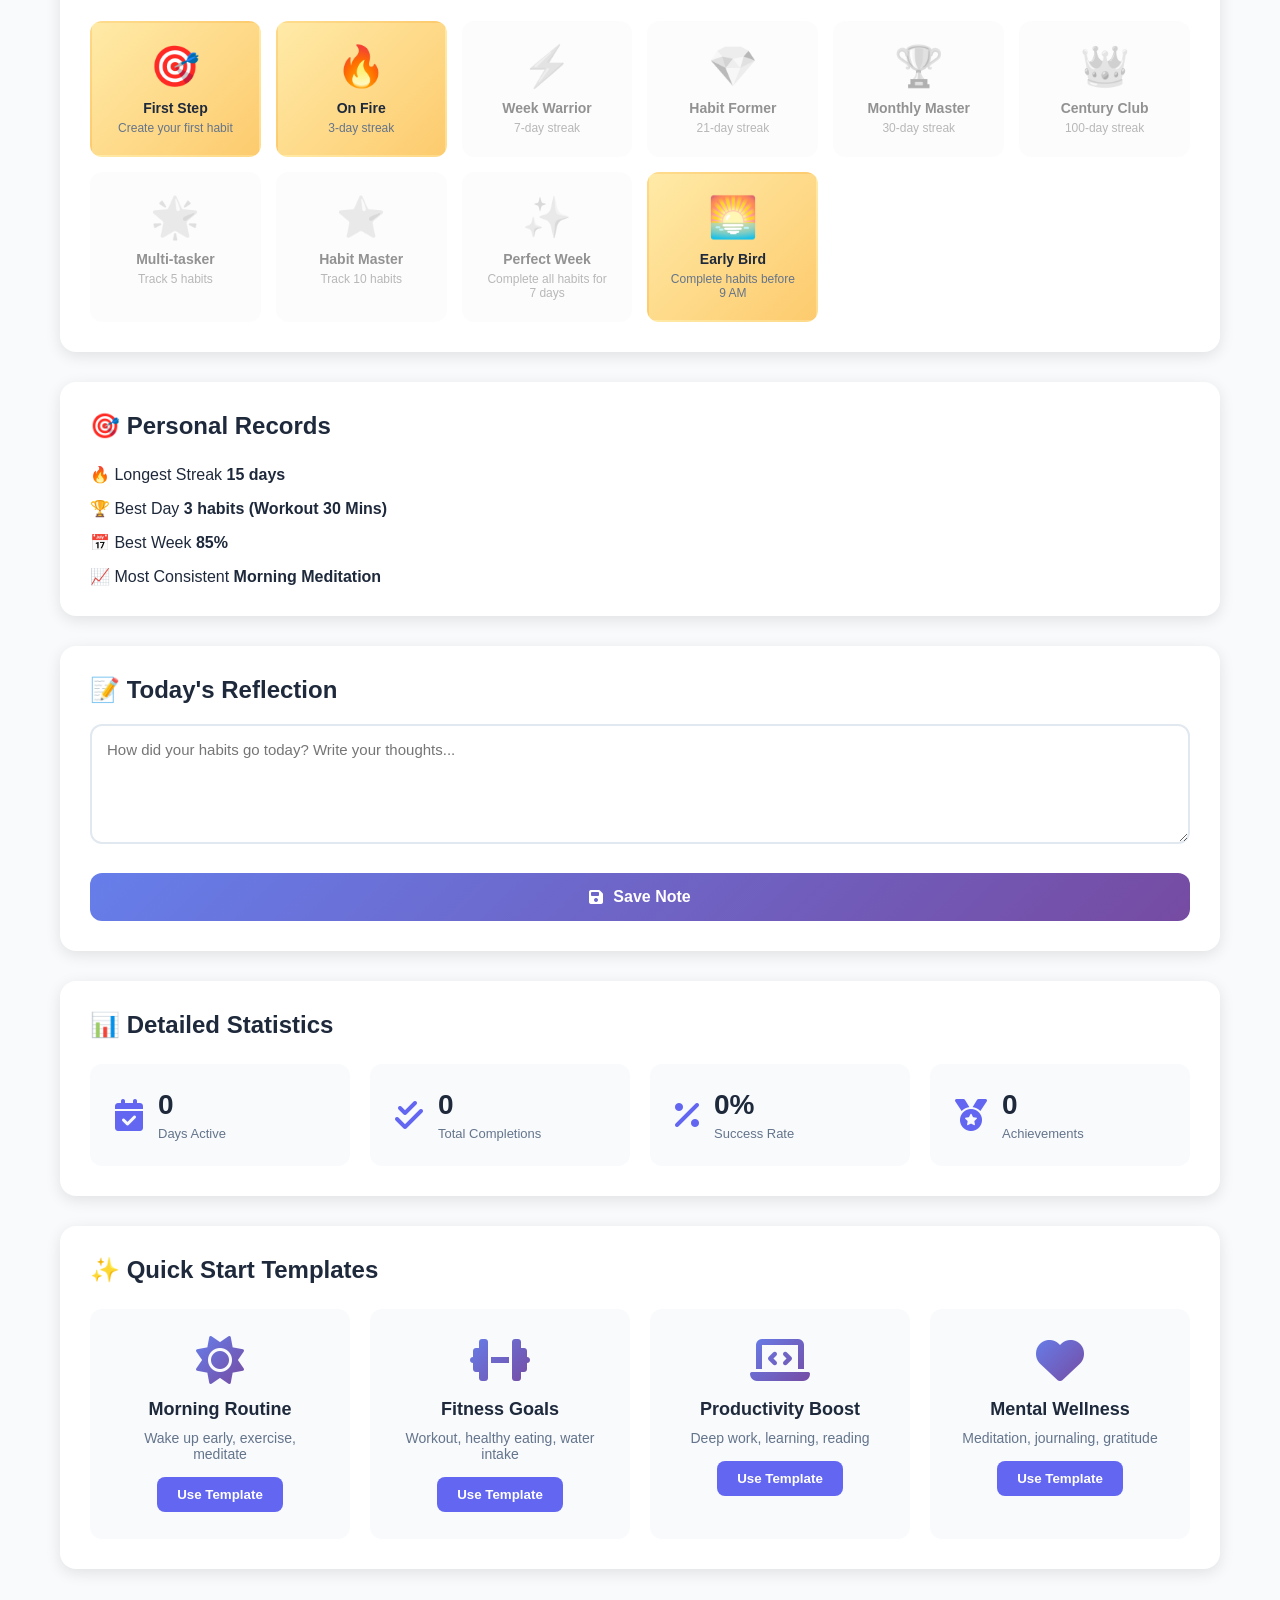
==== commit 0664df1b: "commit" ====
--- a/frontend/index.html
+++ b/frontend/index.html
@@ -4,14 +4,11 @@
     <meta charset="UTF-8" />
     <meta name="viewport" content="width=device-width, initial-scale=1.0" />
     <title>HabitX - Build Better Habits</title>
-    <link
-      rel="icon"
-      href="data:image/svg+xml,<svg xmlns='http://www.w3.org/2000/svg' viewBox='0 0 100 100'><text y='0.9em' font-size='90'>⚡</text></svg>"
-    />
+    <link rel="icon" type="image/svg+xml" href="favicon.svg" />
     <link rel="stylesheet" href="styles.css" />
     <link
       rel="stylesheet"
-      href="https://cdnjs.cloudflare.com/ajax/libs/font-awesome/6.4.0/css/all.min.css"
+      href="https://cdnjs.cloudflare.com/ajax/libs/font-awesome/6.5.2/css/all.min.css"
     />
   </head>
   <body>
@@ -90,17 +87,26 @@
                 type="email"
                 id="loginEmail"
                 placeholder="Email"
+                maxlength="25"
                 required
+                autocomplete="email"
               />
-            </div>
-            <div class="input-group">
+              <span class="validation-error" id="loginEmailError"></span>
+            </div>
+            <div class="input-group password-group">
               <i class="fas fa-lock"></i>
               <input
                 type="password"
                 id="loginPassword"
                 placeholder="Password"
+                maxlength="20"
                 required
+                autocomplete="current-password"
               />
+              <button type="button" class="toggle-password" data-target="loginPassword">
+                <i class="fas fa-eye"></i>
+              </button>
+              <span class="validation-error" id="loginPasswordError"></span>
             </div>
             <button type="submit" class="btn-primary">
               <span>Login</span>
@@ -119,8 +125,12 @@
                 type="text"
                 id="signupName"
                 placeholder="Full Name"
+                pattern="[a-zA-Z\s]+"
+                maxlength="20"
                 required
+                autocomplete="name"
               />
+              <span class="validation-error" id="signupNameError"></span>
             </div>
             <div class="input-group">
               <i class="fas fa-envelope"></i>
@@ -128,17 +138,42 @@
                 type="email"
                 id="signupEmail"
                 placeholder="Email"
+                maxlength="25"
                 required
+                autocomplete="email"
               />
-            </div>
-            <div class="input-group">
+              <span class="validation-error" id="signupEmailError"></span>
+            </div>
+            <div class="input-group password-group">
               <i class="fas fa-lock"></i>
               <input
                 type="password"
                 id="signupPassword"
-                placeholder="Password"
+                placeholder="Min 8 chars: Aa1@..."
+                minlength="8"
+                maxlength="20"
                 required
+                autocomplete="new-password"
               />
+              <button type="button" class="toggle-password" data-target="signupPassword">
+                <i class="fas fa-eye"></i>
+              </button>
+            </div>
+            <div class="password-strength-panel" id="passwordStrengthPanel">
+              <div class="strength-header">
+                <span>Strength:</span>
+                <strong id="strengthLabel">—</strong>
+              </div>
+              <div class="strength-bar-bg">
+                <div class="strength-bar-fill" id="strengthBarFill"></div>
+              </div>
+              <div class="strength-checklist">
+                <div class="check-item" id="chk-length"><i class="far fa-square"></i> 8‑20 chars</div>
+                <div class="check-item" id="chk-upper"><i class="far fa-square"></i> Uppercase</div>
+                <div class="check-item" id="chk-lower"><i class="far fa-square"></i> Lowercase</div>
+                <div class="check-item" id="chk-number"><i class="far fa-square"></i> Number</div>
+                <div class="check-item" id="chk-special"><i class="far fa-square"></i> Special Symbol</div>
+              </div>
             </div>
             <button type="submit" class="btn-primary">
               <span>Sign Up</span>
@@ -220,6 +255,12 @@
         </div>
       </nav>
       <div class="dashboard-container">
+        <div id="guestBanner" class="guest-banner" style="display: none;">
+          <div class="guest-banner-content">
+            <i class="fas fa-eye"></i>
+            <span>You are viewing a <strong>Demo Dashboard</strong>. <a href="#" onclick="app.showAuth(); return false;">Login or Sign Up</a> to start tracking your own habits!</span>
+          </div>
+        </div>
         <div class="stats-grid">
           <div class="stat-card">
             <div class="stat-icon fire">
--- a/frontend/styles.css
+++ b/frontend/styles.css
@@ -136,13 +136,17 @@
   position: relative;
   margin-bottom: 20px;
 }
-.input-group i {
+.input-group i:first-child {
   position: absolute;
   left: 15px;
-  top: 50%;
-  transform: translateY(-50%);
+  top: 0;
+  height: 50px;
+  display: flex;
+  align-items: center;
   color: var(--gray);
   transition: color 0.3s;
+  z-index: 1;
+  pointer-events: none;
 }
 .input-group input,
 .input-group select {
@@ -160,6 +164,118 @@
 }
 .input-group input:focus + i {
   color: var(--primary);
+}
+.validation-error {
+  display: block;
+  font-size: 12px;
+  color: var(--danger);
+  margin-top: 5px;
+  padding-left: 5px;
+  min-height: 16px;
+  transition: all 0.3s ease;
+}
+.input-group input.input-invalid {
+  border-color: var(--danger);
+  background: rgba(239, 68, 68, 0.04);
+}
+.input-group input.input-valid {
+  border-color: var(--success);
+  background: rgba(16, 185, 129, 0.04);
+}
+/* Password toggle button */
+.password-group {
+  position: relative;
+}
+.password-group input {
+  padding-right: 50px;
+}
+.toggle-password {
+  position: absolute;
+  right: 4px;
+  top: 4px;
+  height: 42px;
+  width: 42px;
+  background: none;
+  border: none;
+  cursor: pointer;
+  color: var(--gray);
+  font-size: 16px;
+  display: flex;
+  align-items: center;
+  justify-content: center;
+  z-index: 2;
+  transition: color 0.3s;
+  border-radius: 8px;
+}
+.toggle-password:hover {
+  color: var(--primary);
+}
+/* Password strength panel */
+.password-strength-panel {
+  background: var(--light);
+  border: 1px solid var(--border);
+  border-radius: 12px;
+  padding: 15px;
+  margin-bottom: 15px;
+  display: none;
+  animation: fadeIn 0.3s ease;
+}
+.password-strength-panel.visible {
+  display: block;
+}
+.strength-header {
+  display: flex;
+  align-items: center;
+  gap: 8px;
+  margin-bottom: 10px;
+  font-size: 14px;
+}
+.strength-header strong {
+  font-weight: 700;
+}
+.strength-header strong.weak { color: var(--danger); }
+.strength-header strong.medium { color: var(--warning); }
+.strength-header strong.strong { color: var(--success); }
+.strength-bar-bg {
+  width: 100%;
+  height: 6px;
+  background: var(--border);
+  border-radius: 6px;
+  overflow: hidden;
+  margin-bottom: 12px;
+}
+.strength-bar-fill {
+  height: 100%;
+  width: 0%;
+  border-radius: 6px;
+  transition: width 0.4s ease, background 0.4s ease;
+}
+.strength-bar-fill.weak { width: 20%; background: var(--danger); }
+.strength-bar-fill.medium { width: 60%; background: var(--warning); }
+.strength-bar-fill.strong { width: 100%; background: var(--success); }
+.strength-checklist {
+  display: grid;
+  grid-template-columns: 1fr 1fr;
+  gap: 6px 20px;
+}
+.check-item {
+  font-size: 13px;
+  color: var(--gray);
+  display: flex;
+  align-items: center;
+  gap: 6px;
+  transition: color 0.3s;
+}
+.check-item.passed {
+  color: var(--success);
+  font-weight: 600;
+}
+.check-item.passed i {
+  color: var(--success);
+}
+body.dark-mode .password-strength-panel {
+  background: #16213e;
+  border-color: #334155;
 }
 .btn-primary {
   width: 100%;
@@ -1263,6 +1379,7 @@
   margin-bottom: 15px;
   background: var(--gradient);
   -webkit-background-clip: text;
+  background-clip: text;
   -webkit-text-fill-color: transparent;
 }
 .template-card h3 {
@@ -1627,6 +1744,160 @@
   color: #f1f5f9;
   border: 1px solid #334155;
 }
-body.dark-mode .auth-card {
+body.dark-mode .modal-content {
+  background: #1e293b;
+  color: #f1f5f9;
+  border: 1px solid #334155;
+  box-shadow: 0 20px 50px rgba(0, 0, 0, 0.5);
+}
+body.dark-mode .modal-header h2 {
+  color: #f1f5f9;
+}
+body.dark-mode .form-group label {
+  color: #cbd5e1;
+}
+body.dark-mode .form-group input,
+body.dark-mode .form-group select {
   background: #0f172a;
-}
+  color: #f1f5f9;
+  border-color: #334155;
+}
+body.dark-mode .form-group input:focus,
+body.dark-mode .form-group select:focus {
+  border-color: var(--primary);
+  box-shadow: 0 0 0 3px rgba(99, 102, 241, 0.2);
+}
+body.dark-mode .close-modal {
+  background: #334155;
+  color: #f1f5f9;
+}
+body.dark-mode .close-modal:hover {
+  background: #475569;
+}
+
+/* Mobile Responsiveness */
+@media screen and (max-width: 768px) {
+  .dashboard-container {
+    padding: 20px 10px;
+  }
+  .navbar {
+    padding: 15px 20px;
+    flex-wrap: wrap;
+    gap: 10px;
+  }
+  .nav-user-info {
+    display: none;
+  }
+  .stats-grid,
+  .stats-details,
+  .templates-grid,
+  .achievements-grid {
+    grid-template-columns: 1fr;
+  }
+  .category-filters {
+    flex-wrap: wrap;
+    justify-content: center;
+    gap: 10px;
+  }
+  .habit-item {
+    flex-direction: column;
+    align-items: flex-start;
+    gap: 15px;
+  }
+  .habit-actions {
+    width: 100%;
+    justify-content: flex-end;
+  }
+  .auth-card {
+    padding: 30px 20px;
+    margin: 10px;
+  }
+  .brand-title {
+    font-size: 40px;
+  }
+  .logo-container {
+    width: 120px;
+    height: 120px;
+  }
+  .circular-progress svg {
+    transform: scale(0.8);
+    transform-origin: center center;
+  }
+  .modal-content {
+    width: 95%;
+    padding: 20px;
+  }
+}
+
+@media screen and (max-width: 480px) {
+  .nav-brand span {
+    font-size: 20px;
+  }
+  .btn-icon {
+    width: 35px;
+    height: 35px;
+    font-size: 14px;
+  }
+  .section-header {
+    flex-direction: column;
+    align-items: flex-start;
+    gap: 10px;
+  }
+  .btn-add {
+    width: 100%;
+    justify-content: center;
+  }
+  .streak-calendar {
+    gap: 4px;
+  }
+  .calendar-day {
+    font-size: 10px;
+  }
+  .stat-card {
+    flex-direction: column;
+    text-align: center;
+    gap: 10px;
+  }
+}
+
+/* Guest Banner Styles */
+.guest-banner {
+  background: linear-gradient(135deg, rgba(99, 102, 241, 0.1) 0%, rgba(0, 201, 167, 0.1) 100%);
+  border: 2px dashed var(--primary);
+  border-radius: 16px;
+  padding: 20px;
+  margin-bottom: 30px;
+  animation: slideDown 0.5s ease;
+}
+.guest-banner-content {
+  display: flex;
+  align-items: center;
+  gap: 15px;
+  justify-content: center;
+  color: var(--dark);
+}
+.guest-banner i {
+  font-size: 24px;
+  color: var(--primary);
+}
+.guest-banner a {
+  color: var(--primary);
+  font-weight: 700;
+  text-decoration: none;
+  border-bottom: 2px solid transparent;
+  transition: all 0.3s;
+}
+.guest-banner a:hover {
+  border-bottom-color: var(--primary);
+}
+body.dark-mode .guest-banner {
+  background: rgba(99, 102, 241, 0.05);
+  border-color: rgba(99, 102, 241, 0.5);
+}
+body.dark-mode .guest-banner-content {
+  color: #f1f5f9;
+}
+@keyframes slideDown {
+  from { opacity: 0; transform: translateY(-20px); }
+  to { opacity: 1; transform: translateY(0); }
+}
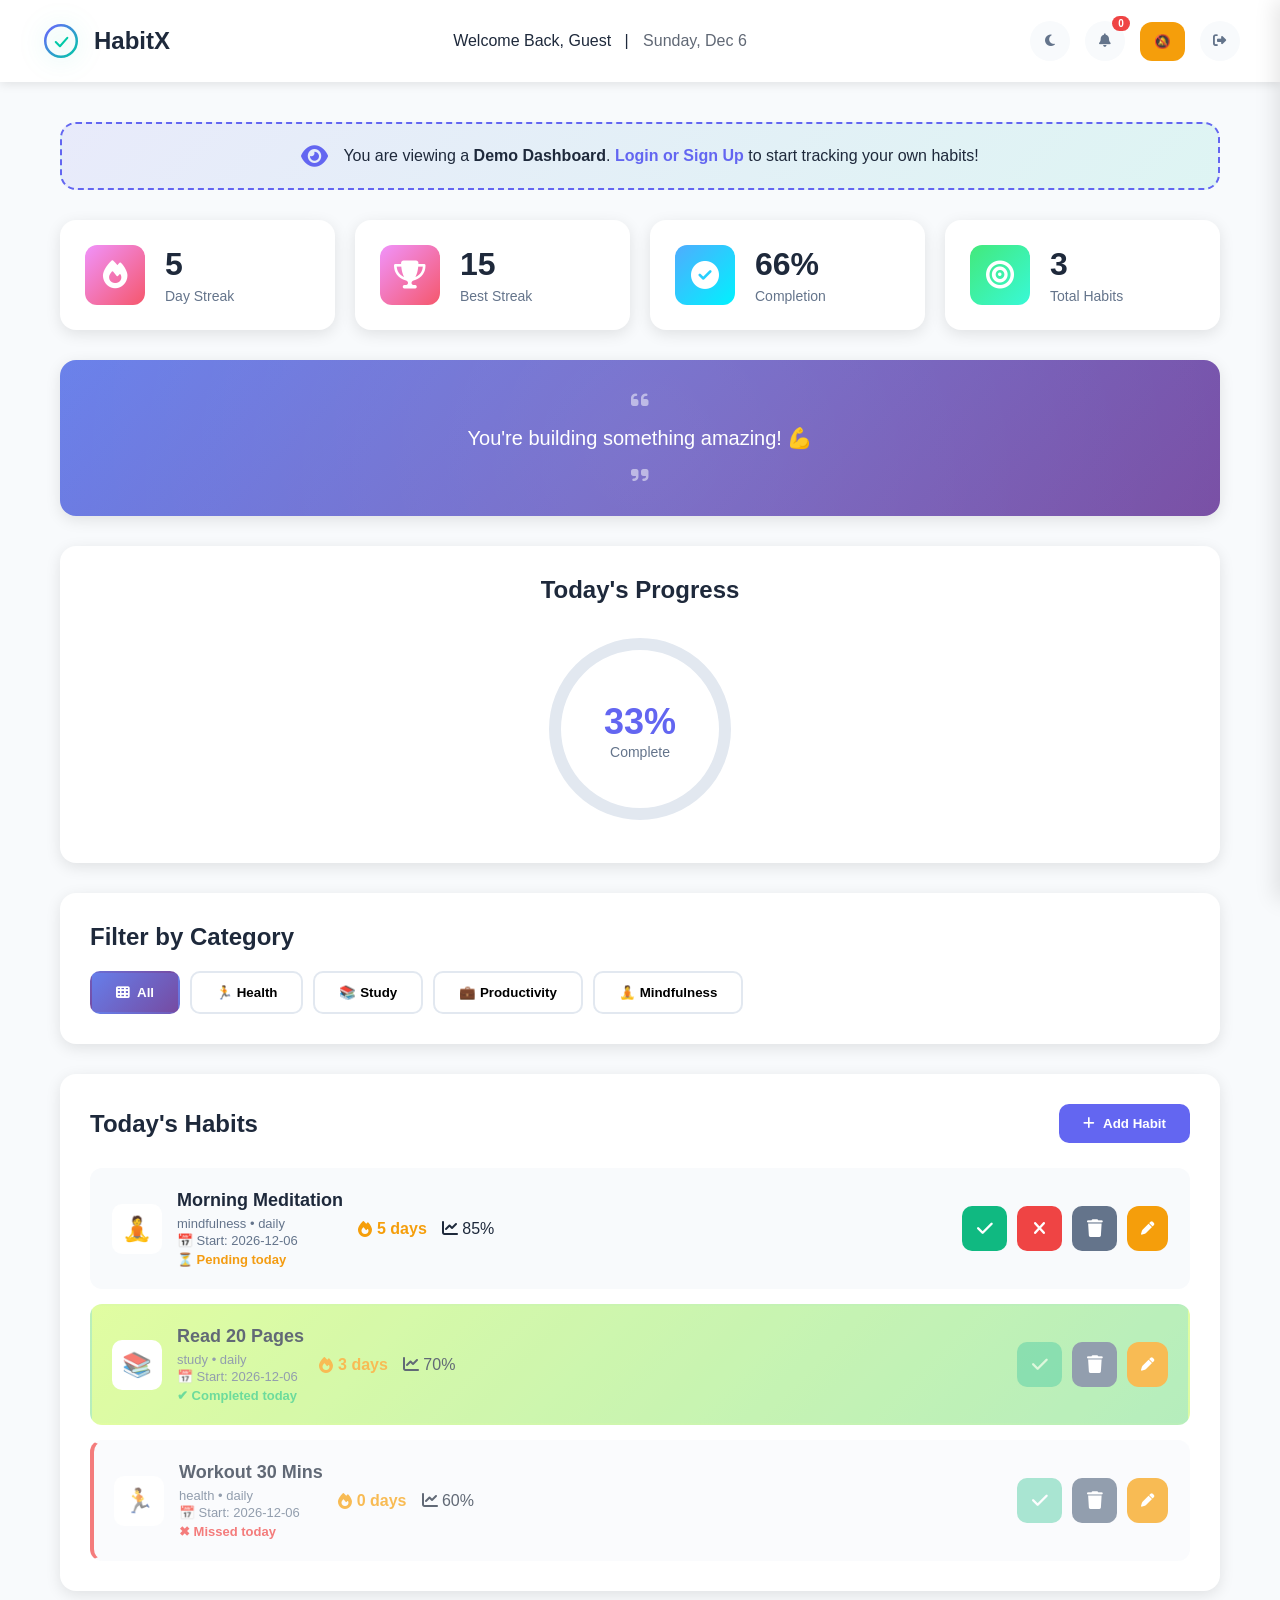
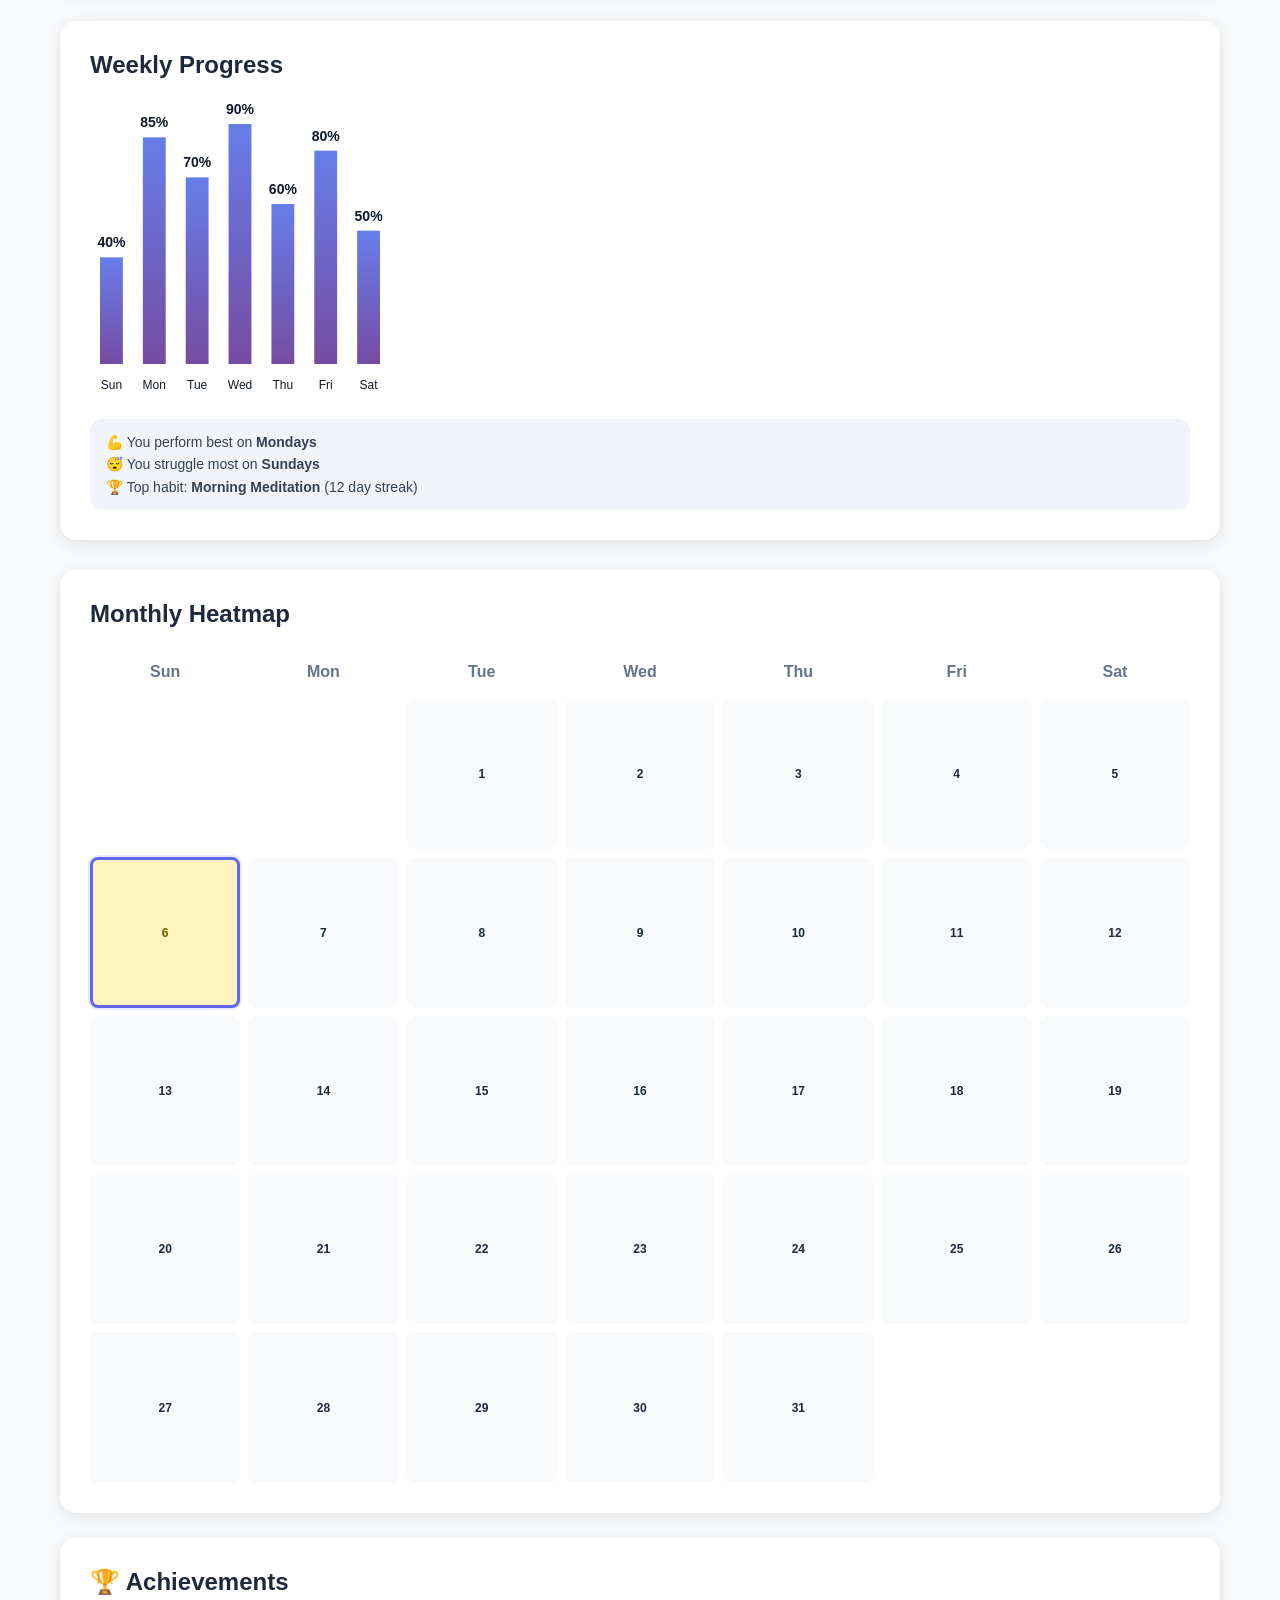
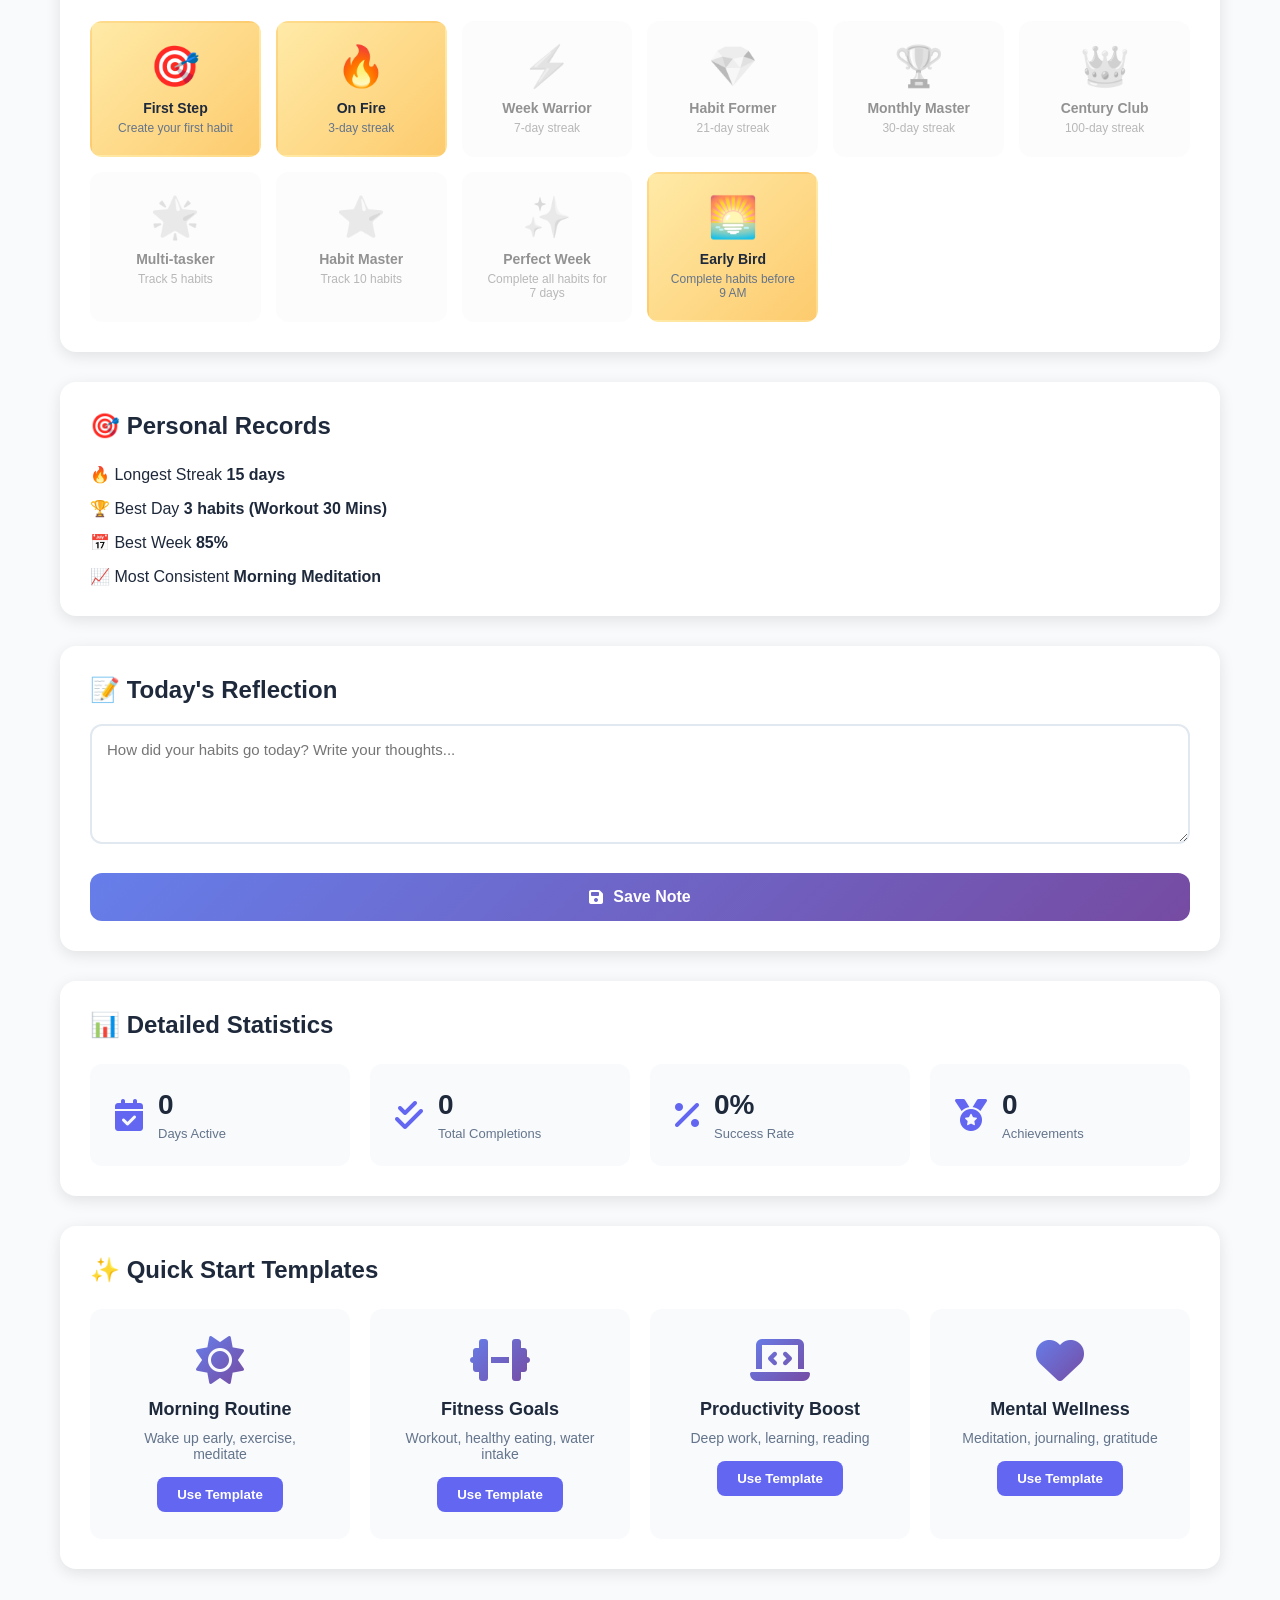
==== commit 3846e55a: "commit" ====
--- a/frontend/index.html
+++ b/frontend/index.html
@@ -76,7 +76,7 @@
             </div>
             <h1 class="brand-title">HabitX</h1>
             <p class="brand-tagline">
-              Build Better Habits. Track Your Progress.
+              - Build Better Habits -
             </p>
           </div>
           <form id="loginForm" class="auth-form active">
@@ -89,7 +89,7 @@
                 placeholder="Email"
                 maxlength="25"
                 required
-                autocomplete="email"
+                autocomplete=off
               />
               <span class="validation-error" id="loginEmailError"></span>
             </div>
@@ -101,17 +101,23 @@
                 placeholder="Password"
                 maxlength="20"
                 required
-                autocomplete="current-password"
+                autocomplete=off
               />
               <button type="button" class="toggle-password" data-target="loginPassword">
                 <i class="fas fa-eye"></i>
               </button>
               <span class="validation-error" id="loginPasswordError"></span>
             </div>
+            <div class="forgot-password-link">
+              <a href="#" id="showForgotModal">Forgot Password?</a>
+            </div>
             <button type="submit" class="btn-primary">
               <span>Login</span>
               <i class="fas fa-arrow-right"></i>
             </button>
+            <div style="text-align: center; margin-top: 15px;">
+              <a href="#" id="loginGuestBtn" style="color: var(--gray); text-decoration: none; font-size: 14px; font-weight: 500;">Continue as Guest</a>
+            </div>
             <p class="switch-auth">
               Don't have an account?
               <a href="#" id="showSignup">Sign Up</a>
@@ -128,7 +134,7 @@
                 pattern="[a-zA-Z\s]+"
                 maxlength="20"
                 required
-                autocomplete="name"
+                autocomplete=off
               />
               <span class="validation-error" id="signupNameError"></span>
             </div>
@@ -140,7 +146,7 @@
                 placeholder="Email"
                 maxlength="25"
                 required
-                autocomplete="email"
+                autocomplete=off
               />
               <span class="validation-error" id="signupEmailError"></span>
             </div>
@@ -149,11 +155,11 @@
               <input
                 type="password"
                 id="signupPassword"
-                placeholder="Min 8 chars: Aa1@..."
+                placeholder="Password"
                 minlength="8"
                 maxlength="20"
                 required
-                autocomplete="new-password"
+                autocomplete=off
               />
               <button type="button" class="toggle-password" data-target="signupPassword">
                 <i class="fas fa-eye"></i>
@@ -560,6 +566,87 @@
         }
       });
     </script>
+    <!-- Reset Password Modal -->
+    <div id="resetModal" class="modal">
+      <div class="modal-content reset-modal">
+        <button class="close-modal-btn" id="closeResetModal">&times;</button>
+        
+        <!-- Step 1: Enter Email -->
+        <div id="resetStep1" class="reset-step active">
+          <h2>Reset Password</h2>
+          <p class="reset-subtitle">Enter your email to receive an OTP.</p>
+          
+          <div class="input-group">
+            <i class="fas fa-envelope"></i>
+            <input type="email" id="resetEmail" placeholder="Enter your email" required autocomplete=off style="padding-left: 45px;" />
+            <span class="validation-error" id="resetEmailError"></span>
+          </div>
+
+          <button id="btnSendOTP" class="btn-yellow">Send OTP</button>
+        </div>
+
+        <!-- Step 2: Verify & Reset -->
+        <div id="resetStep2" class="reset-step">
+          <h2>Reset Password</h2>
+          <p class="reset-subtitle">We sent a 6-digit code. Please enter it below.</p>
+          
+          <div class="input-group">
+            <input type="text" id="resetOTP" placeholder="Enter 6-digit OTP" maxlength="6" />
+          </div>
+
+          <div class="input-group password-group">
+            <input type="password" id="resetNewPassword" placeholder="New Password" maxlength="20" />
+            <button type="button" class="toggle-password" data-target="resetNewPassword">
+              <i class="fas fa-eye"></i>
+            </button>
+          </div>
+
+          <!-- Strength Meter -->
+          <div class="password-strength-panel" id="resetStrengthPanel">
+            <div class="strength-header">
+              <span>Strength:</span>
+              <strong id="resetStrengthLabel">—</strong>
+            </div>
+            <div class="strength-bar-bg"><div class="strength-bar-fill" id="resetStrengthBar"></div></div>
+            <div class="strength-checklist">
+              <div class="check-item" id="r-chk-length"><i class="far fa-square"></i> 8‑20 chars</div>
+              <div class="check-item" id="r-chk-upper"><i class="far fa-square"></i> Uppercase</div>
+              <div class="check-item" id="r-chk-lower"><i class="far fa-square"></i> Lowercase</div>
+              <div class="check-item" id="r-chk-number"><i class="far fa-square"></i> Number</div>
+              <div class="check-item" id="r-chk-special"><i class="far fa-square"></i> Special Symbol</div>
+            </div>
+          </div>
+
+          <div class="input-group password-group">
+            <input type="password" id="resetConfirmPassword" placeholder="Confirm New Password" maxlength="20" />
+            <button type="button" class="toggle-password" data-target="resetConfirmPassword">
+              <i class="fas fa-eye"></i>
+            </button>
+            <span class="validation-error" id="resetConfirmError"></span>
+          </div>
+
+          <button id="btnVerifyReset" class="btn-green">Verify & Reset Password</button>
+          
+          <div class="reset-footer">
+            <a href="#" id="backToStep1">Go Back</a>
+          </div>
+        </div>
+      </div>
+    </div>
+
+    <!-- Template Selection Modal -->
+    <div id="templateModal" class="modal">
+      <div class="modal-content" style="max-width: 450px;">
+        <button class="close-modal" onclick="document.getElementById('templateModal').classList.remove('active')">&times;</button>
+        <div class="modal-header">
+          <h2 id="templateModalTitle">Choose a Habit</h2>
+        </div>
+        <div id="templateHabitsList" class="template-habits-list">
+          <!-- Template items will be injected here -->
+        </div>
+      </div>
+    </div>
+
     <script src="app.js"></script>
   </body>
 </html>
--- a/frontend/styles.css
+++ b/frontend/styles.css
@@ -655,6 +655,7 @@
   margin: 15px 0;
   position: relative;
   z-index: 1;
+  transition: opacity 0.3s ease;
 }
 .progress-section {
   background: var(--card-bg);
@@ -1901,3 +1902,173 @@
   from { opacity: 0; transform: translateY(-20px); }
   to { opacity: 1; transform: translateY(0); }
 }
+
+/* Forgot Password Link */
+.forgot-password-link {
+  text-align: center;
+  margin: -10px 0 20px;
+}
+.forgot-password-link a {
+  color: var(--primary);
+  font-size: 14px;
+  text-decoration: none;
+  font-weight: 500;
+}
+.forgot-password-link a:hover {
+  text-decoration: underline;
+}
+
+/* Reset Modal Styles */
+.reset-modal {
+  max-width: 400px;
+  padding: 30px;
+  text-align: center;
+  border-radius: 24px;
+  position: relative;
+}
+.reset-step {
+  display: none;
+}
+.reset-step.active {
+  display: block;
+}
+.reset-subtitle {
+  color: var(--gray);
+  margin-bottom: 25px;
+  font-size: 14px;
+}
+
+/* Segment Control */
+.segment-control {
+  display: flex;
+  background: #f1f5f9;
+  padding: 5px;
+  border-radius: 12px;
+  margin-bottom: 25px;
+}
+body.dark-mode .segment-control {
+  background: #0f172a;
+}
+.segment-btn {
+  flex: 1;
+  border: none;
+  background: transparent;
+  padding: 10px;
+  border-radius: 8px;
+  font-weight: 600;
+  cursor: pointer;
+  display: flex;
+  align-items: center;
+  justify-content: center;
+  gap: 8px;
+  color: var(--gray);
+  transition: all 0.3s;
+}
+.segment-btn.active {
+  background: #ffcc00;
+  color: #000;
+  box-shadow: 0 4px 12px rgba(255, 204, 0, 0.2);
+}
+
+/* Buttons */
+.btn-yellow {
+  width: 100%;
+  padding: 15px;
+  border: none;
+  border-radius: 12px;
+  background: #ffcc00;
+  color: #000;
+  font-weight: 700;
+  font-size: 16px;
+  cursor: pointer;
+  margin-top: 20px;
+  transition: transform 0.2s;
+}
+.btn-green {
+  width: 100%;
+  padding: 15px;
+  border: none;
+  border-radius: 12px;
+  background: #00c9a7;
+  color: #fff;
+  font-weight: 700;
+  font-size: 16px;
+  cursor: pointer;
+  margin-top: 20px;
+}
+.btn-yellow:hover, .btn-green:hover {
+  transform: translateY(-2px);
+  filter: brightness(1.1);
+}
+
+.reset-footer {
+  margin-top: 20px;
+}
+.reset-footer a {
+  color: var(--gray);
+  text-decoration: none;
+  font-size: 14px;
+}
+
+.close-modal-btn {
+  position: absolute;
+  top: 20px;
+  right: 20px;
+  background: none;
+  border: none;
+  font-size: 24px;
+  color: var(--gray);
+  cursor: pointer;
+}
+
+.template-habits-list {
+  display: flex;
+  flex-direction: column;
+  gap: 12px;
+  margin-top: 20px;
+  max-height: 400px;
+  overflow-y: auto;
+  padding-right: 5px;
+}
+.template-habit-item {
+  display: flex;
+  align-items: center;
+  justify-content: space-between;
+  padding: 15px;
+  background: #f8fafc;
+  border-radius: 12px;
+  cursor: pointer;
+  transition: all 0.2s;
+  border: 1px solid transparent;
+}
+.template-habit-item:hover {
+  background: #f1f5f9;
+  border-color: var(--primary);
+  transform: translateX(5px);
+}
+.template-habit-item .info {
+  display: flex;
+  flex-direction: column;
+  gap: 4px;
+}
+.template-habit-item .info strong {
+  color: var(--dark);
+  font-size: 15px;
+}
+.template-habit-item .info span {
+  color: var(--gray);
+  font-size: 12px;
+}
+.template-habit-item i {
+  color: var(--primary);
+  font-size: 14px;
+}
+body.dark-mode .template-habit-item {
+  background: #1e293b;
+}
+body.dark-mode .template-habit-item:hover {
+  background: #334155;
+}
+body.dark-mode .template-habit-item .info strong {
+  color: #f1f5f9;
+}
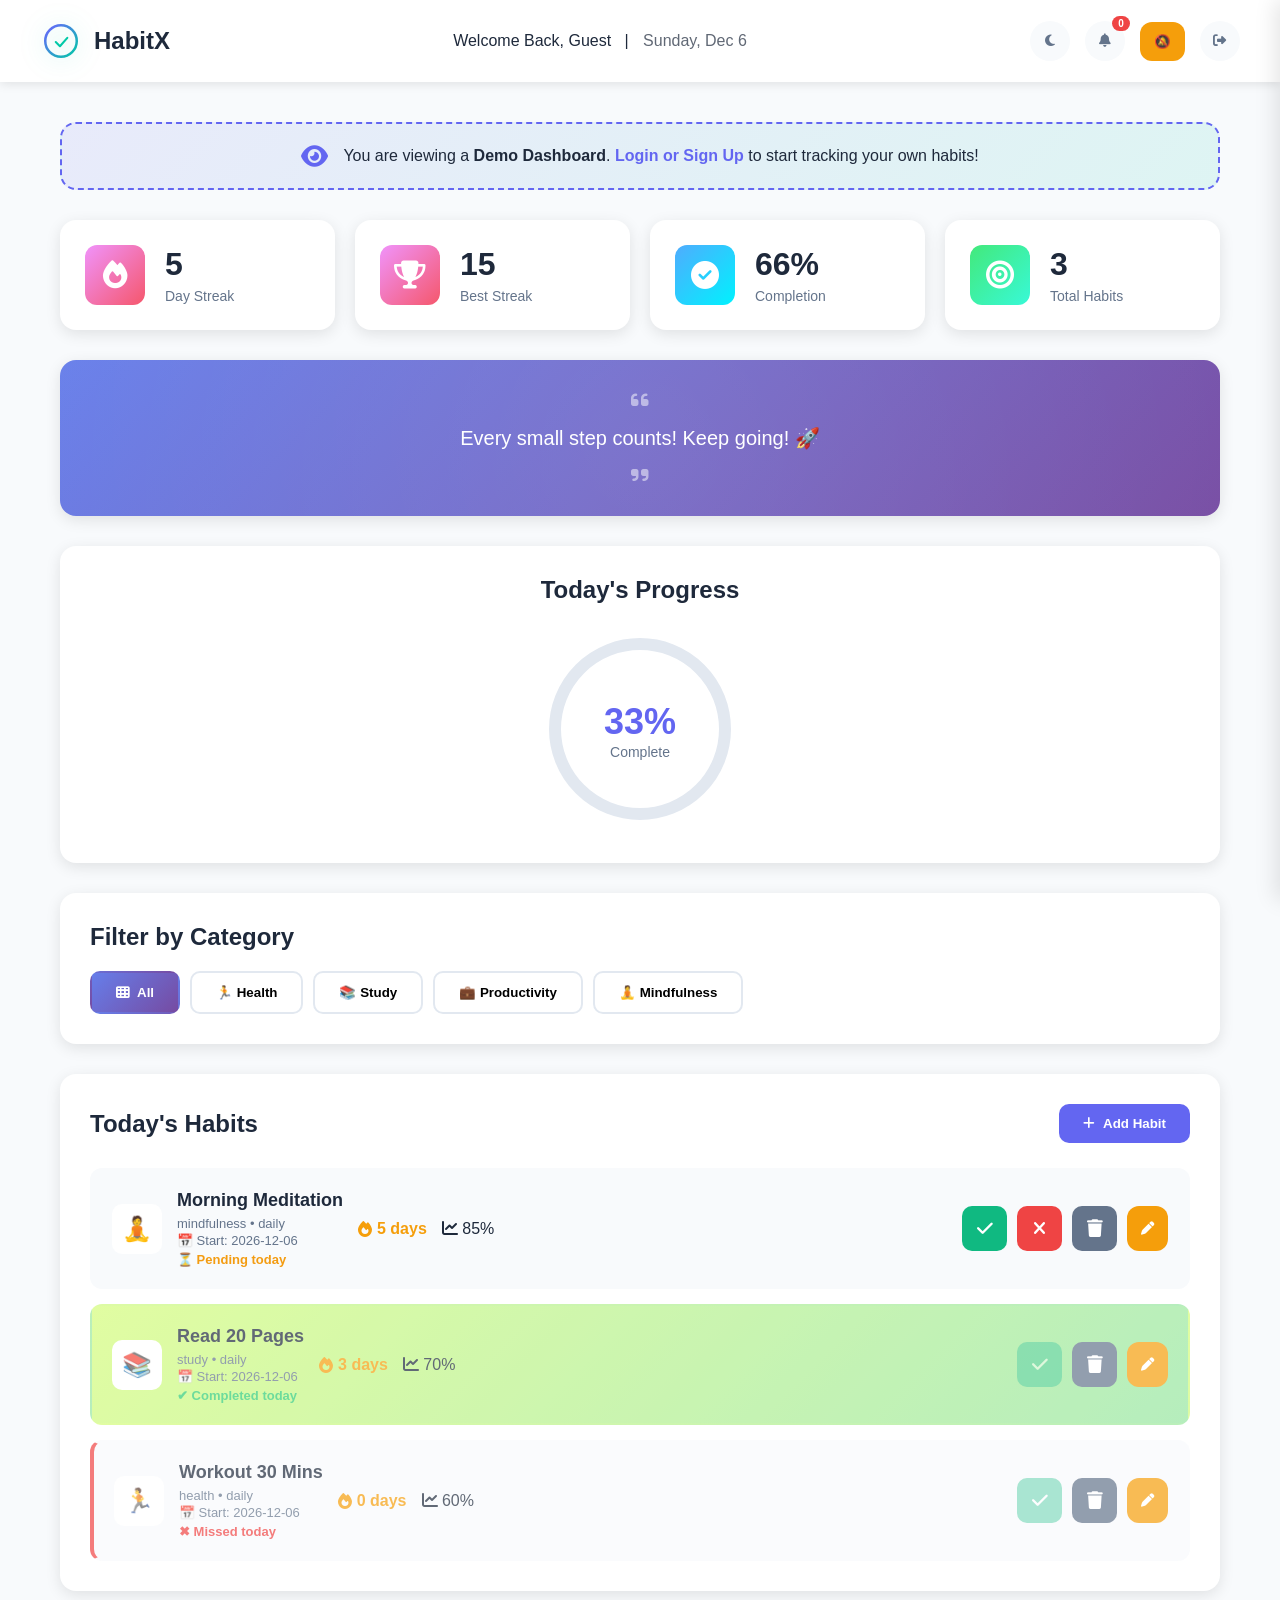
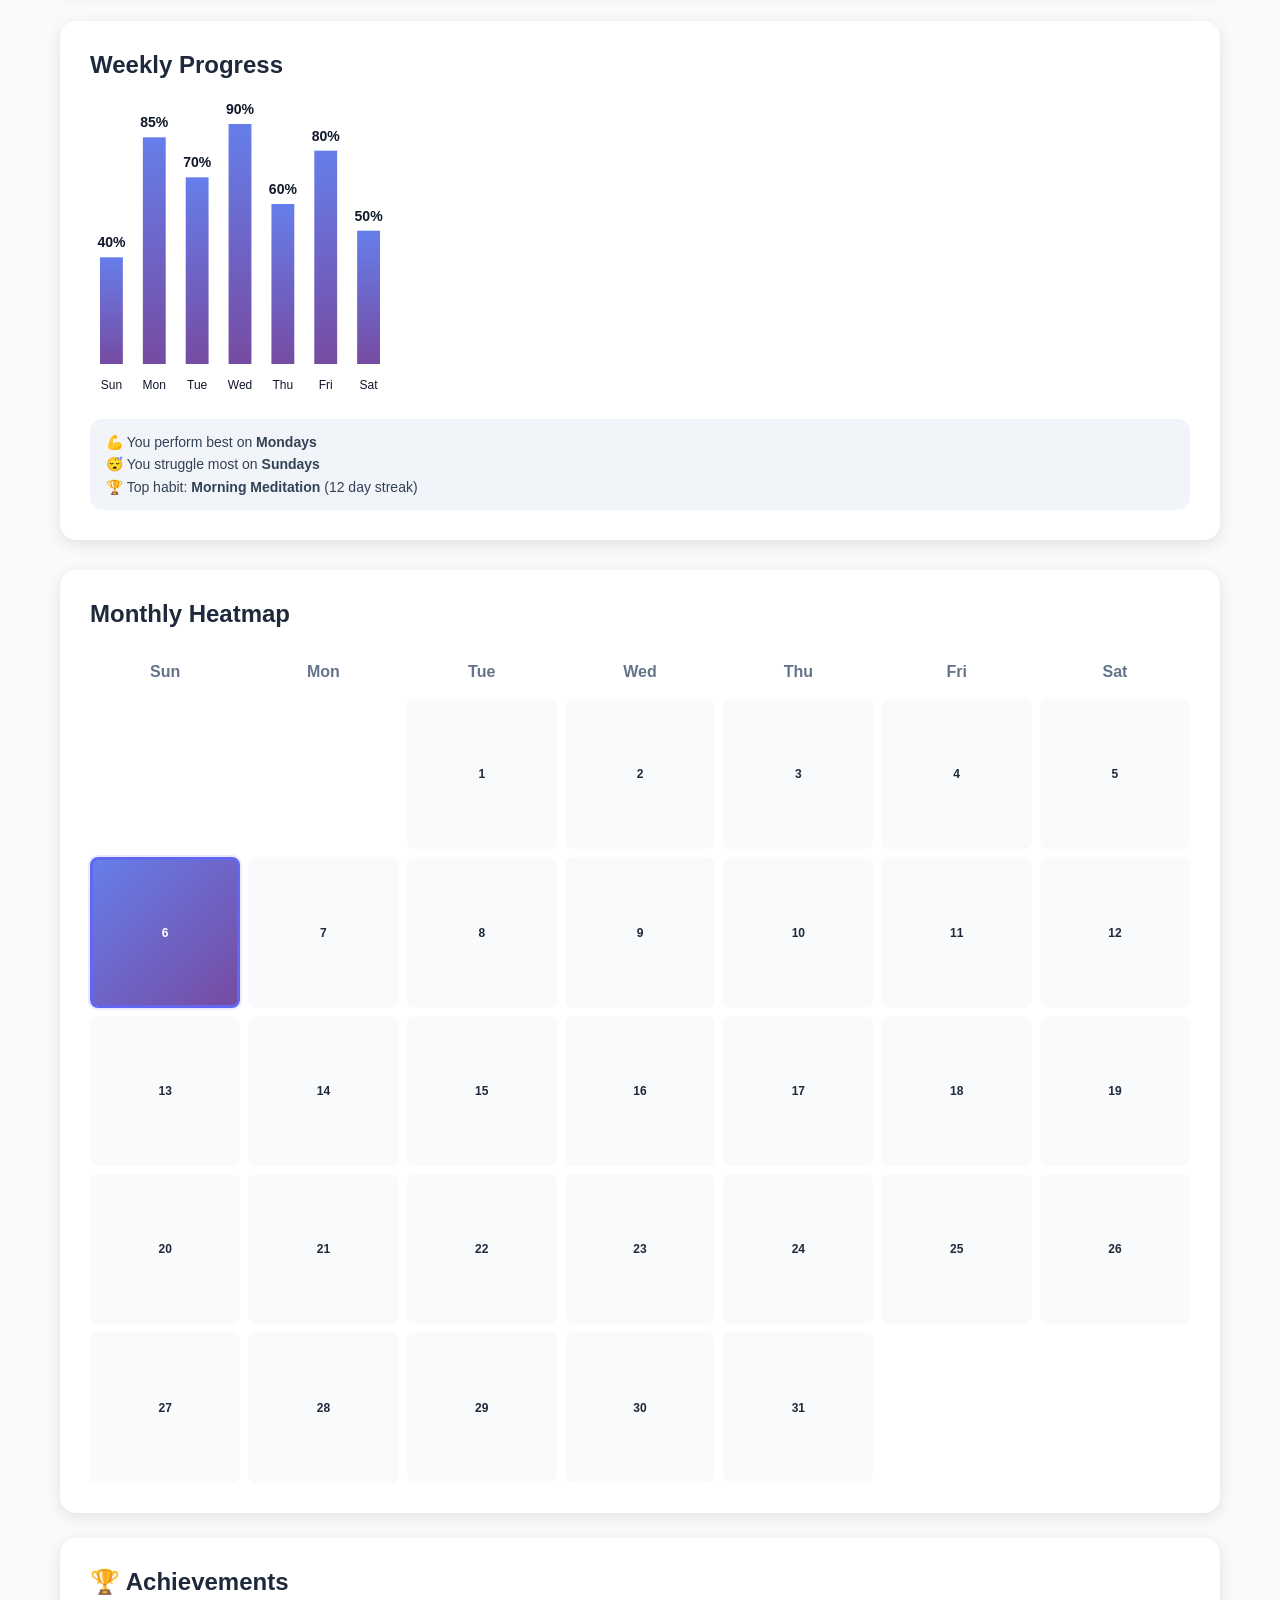
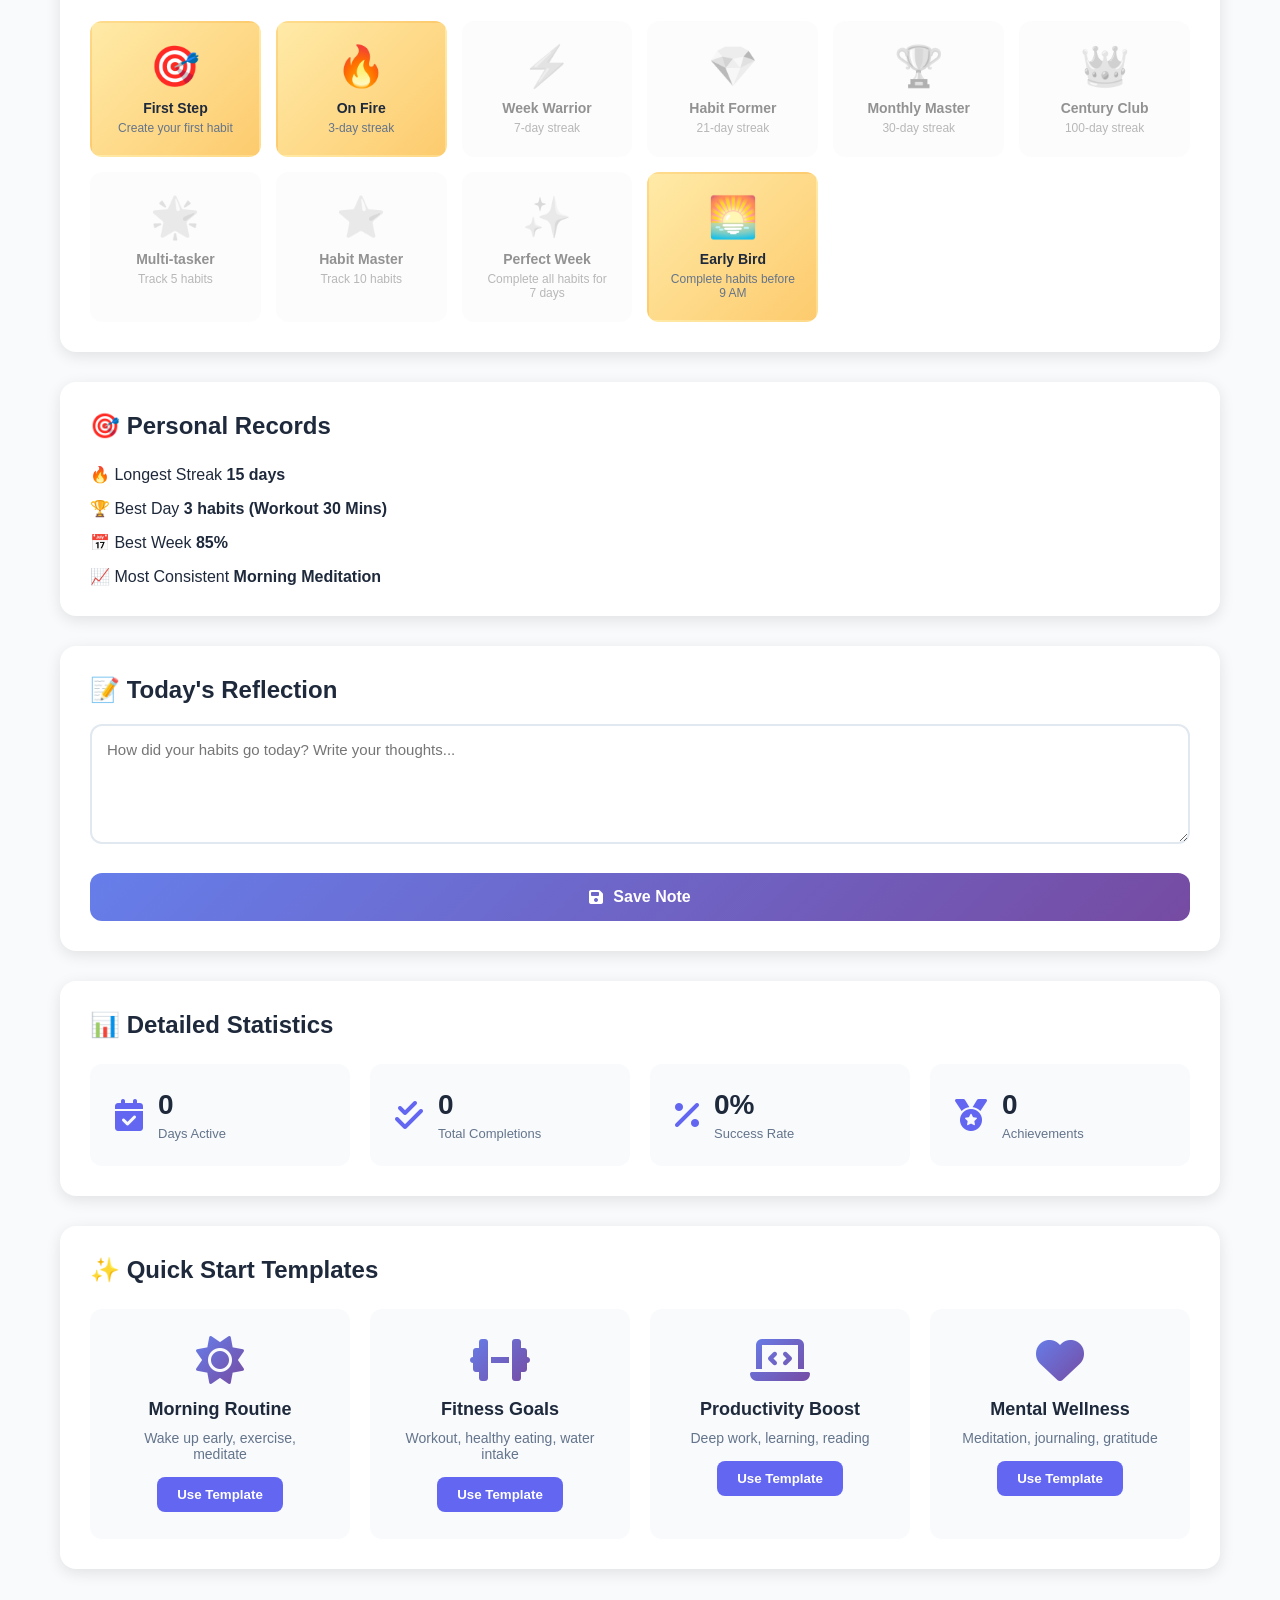
==== commit 52c88262: "fix: resolve forgot password link and add inline login form error mapping" ====
--- a/frontend/index.html
+++ b/frontend/index.html
@@ -109,7 +109,7 @@
               <span class="validation-error" id="loginPasswordError"></span>
             </div>
             <div class="forgot-password-link">
-              <a href="#" id="showForgotModal">Forgot Password?</a>
+              <a href="#" id="showForgotModal" onclick="app.showResetModal(); return false;">Forgot Password?</a>
             </div>
             <button type="submit" class="btn-primary">
               <span>Login</span>
@@ -466,7 +466,19 @@
               <p>Meditation, journaling, gratitude</p>
               <button class="btn-template">Use Template</button>
             </div>
-          </div>
+        </div>
+        
+        <!-- Danger Zone Section -->
+        <div class="danger-zone-section" style="margin-top: 40px; padding: 25px; border: 1px solid rgba(255, 75, 75, 0.2); border-radius: 16px; background: rgba(255, 75, 75, 0.03); margin-bottom: 40px;">
+          <h2 style="color: #ff4b4b; display: flex; align-items: center; gap: 10px; font-size: 20px; font-weight: 600; margin-bottom: 10px; margin-top: 0;">
+            <i class="fas fa-exclamation-triangle"></i> Danger Zone
+          </h2>
+          <p style="color: var(--gray); font-size: 14px; margin-bottom: 20px; line-height: 1.5;">
+            Once you delete your account, there is no going back. All of your habits, completion histories, notes, achievements, and records will be permanently erased. If you want to use the system again, you will need to register a new account.
+          </p>
+          <button id="deleteAccountBtn" class="btn-danger" style="background: #ff4b4b; color: white; border: none; padding: 12px 24px; border-radius: 8px; font-weight: 600; cursor: pointer; display: flex; align-items: center; gap: 8px; font-size: 14px; transition: all 0.2s ease;">
+            <i class="fas fa-trash-alt"></i> Delete Account
+          </button>
         </div>
       </div>
     </div>
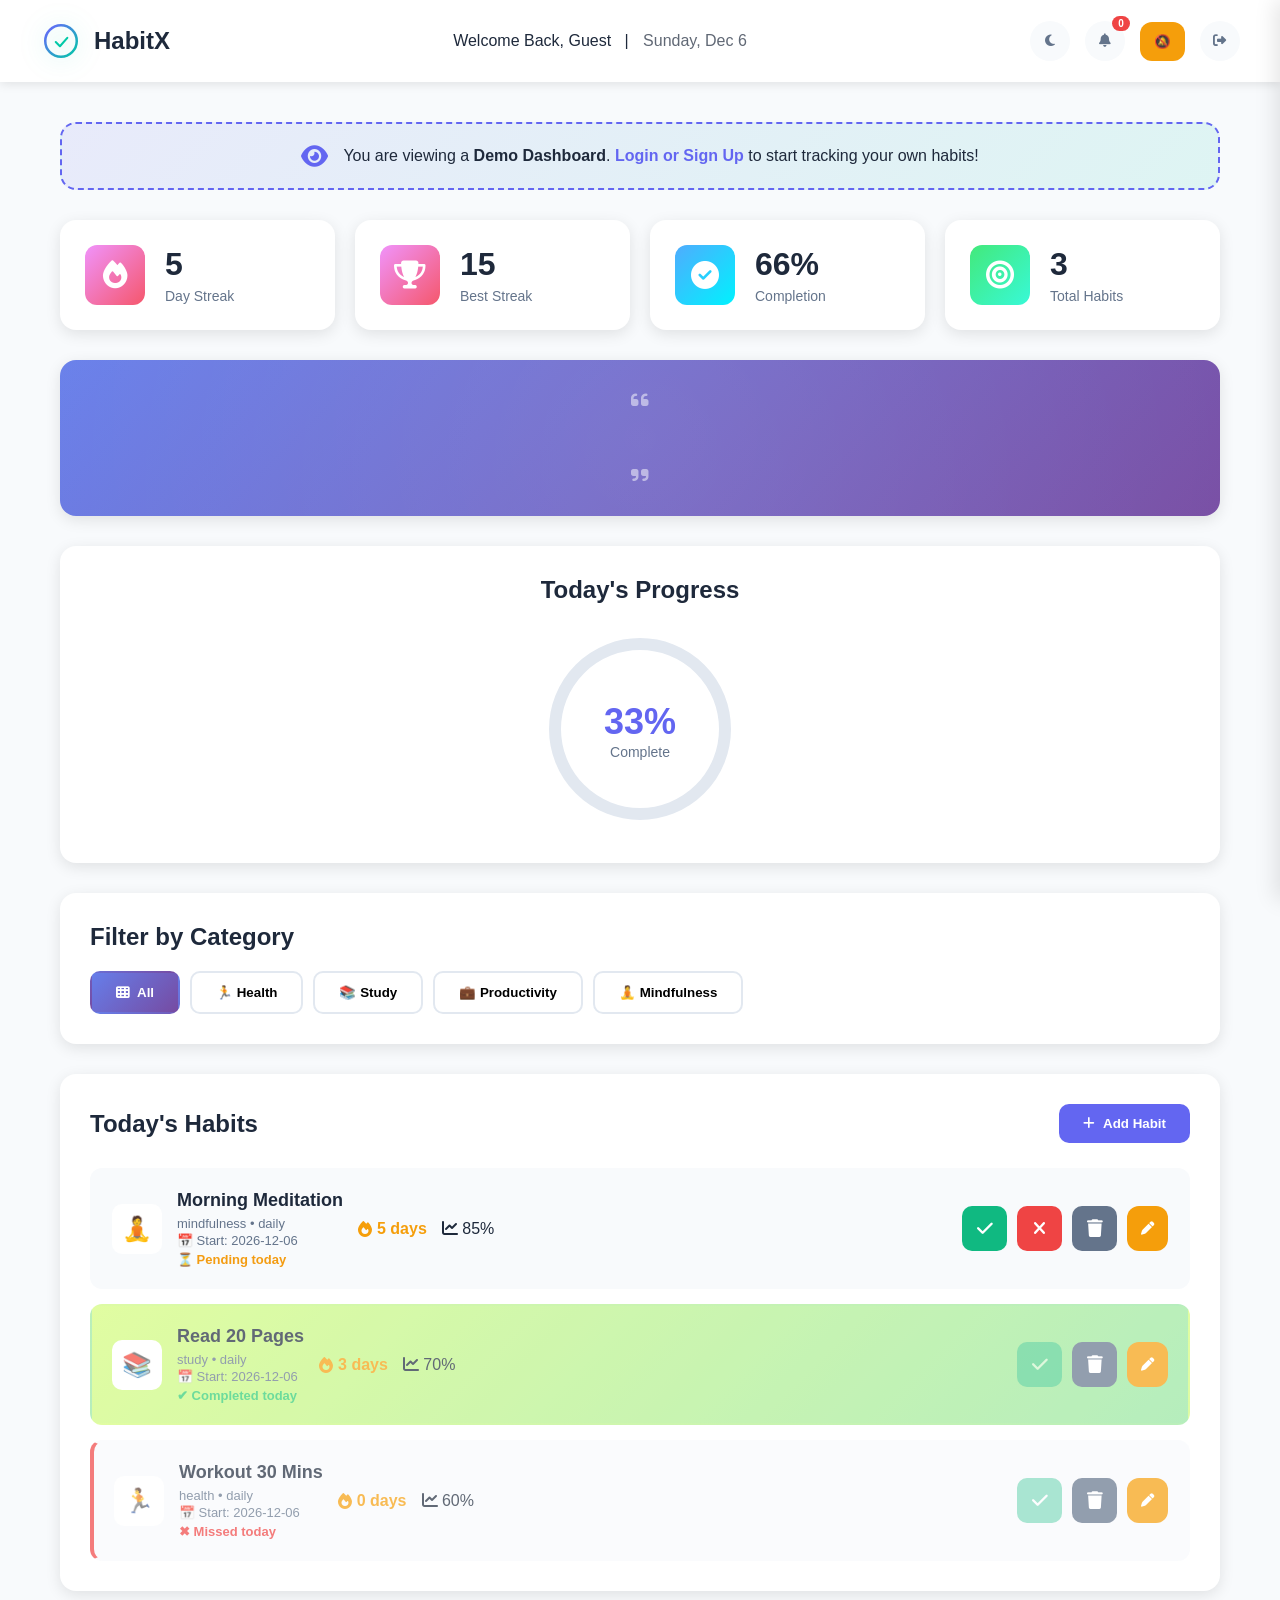
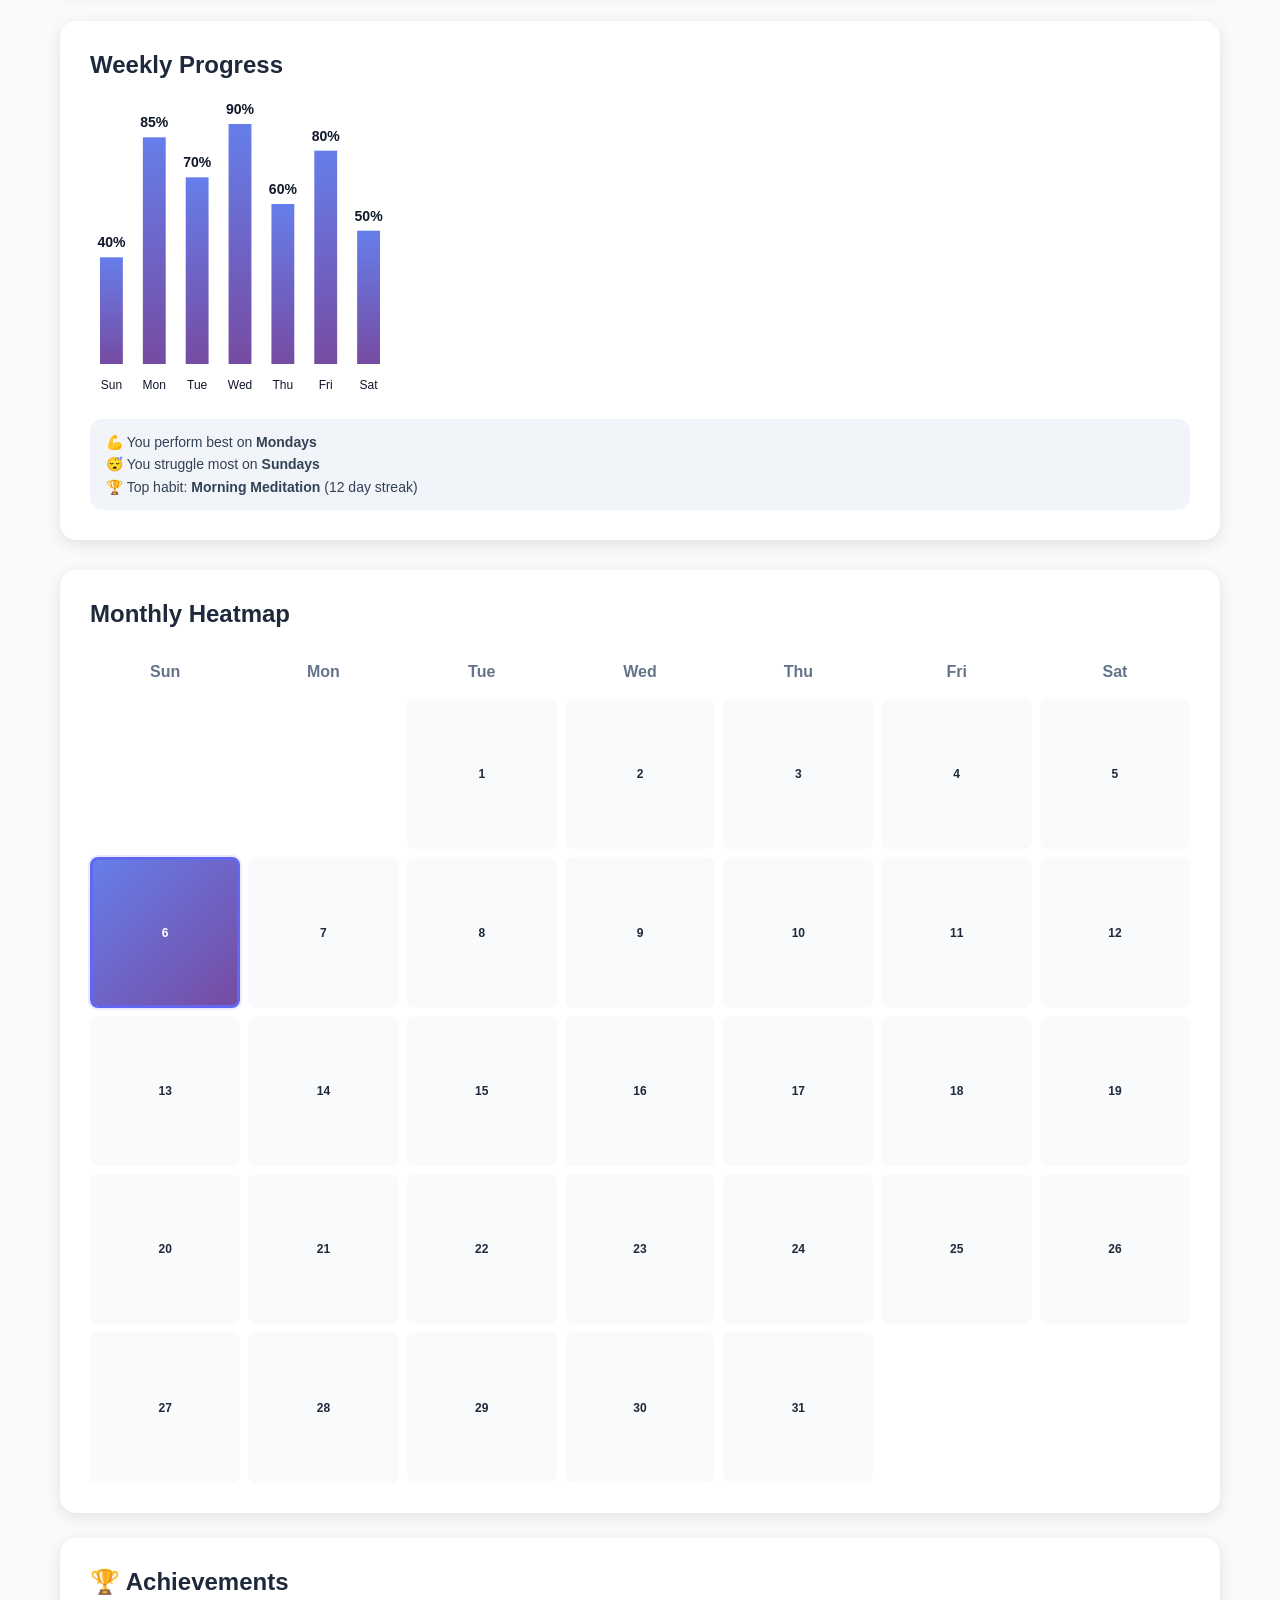
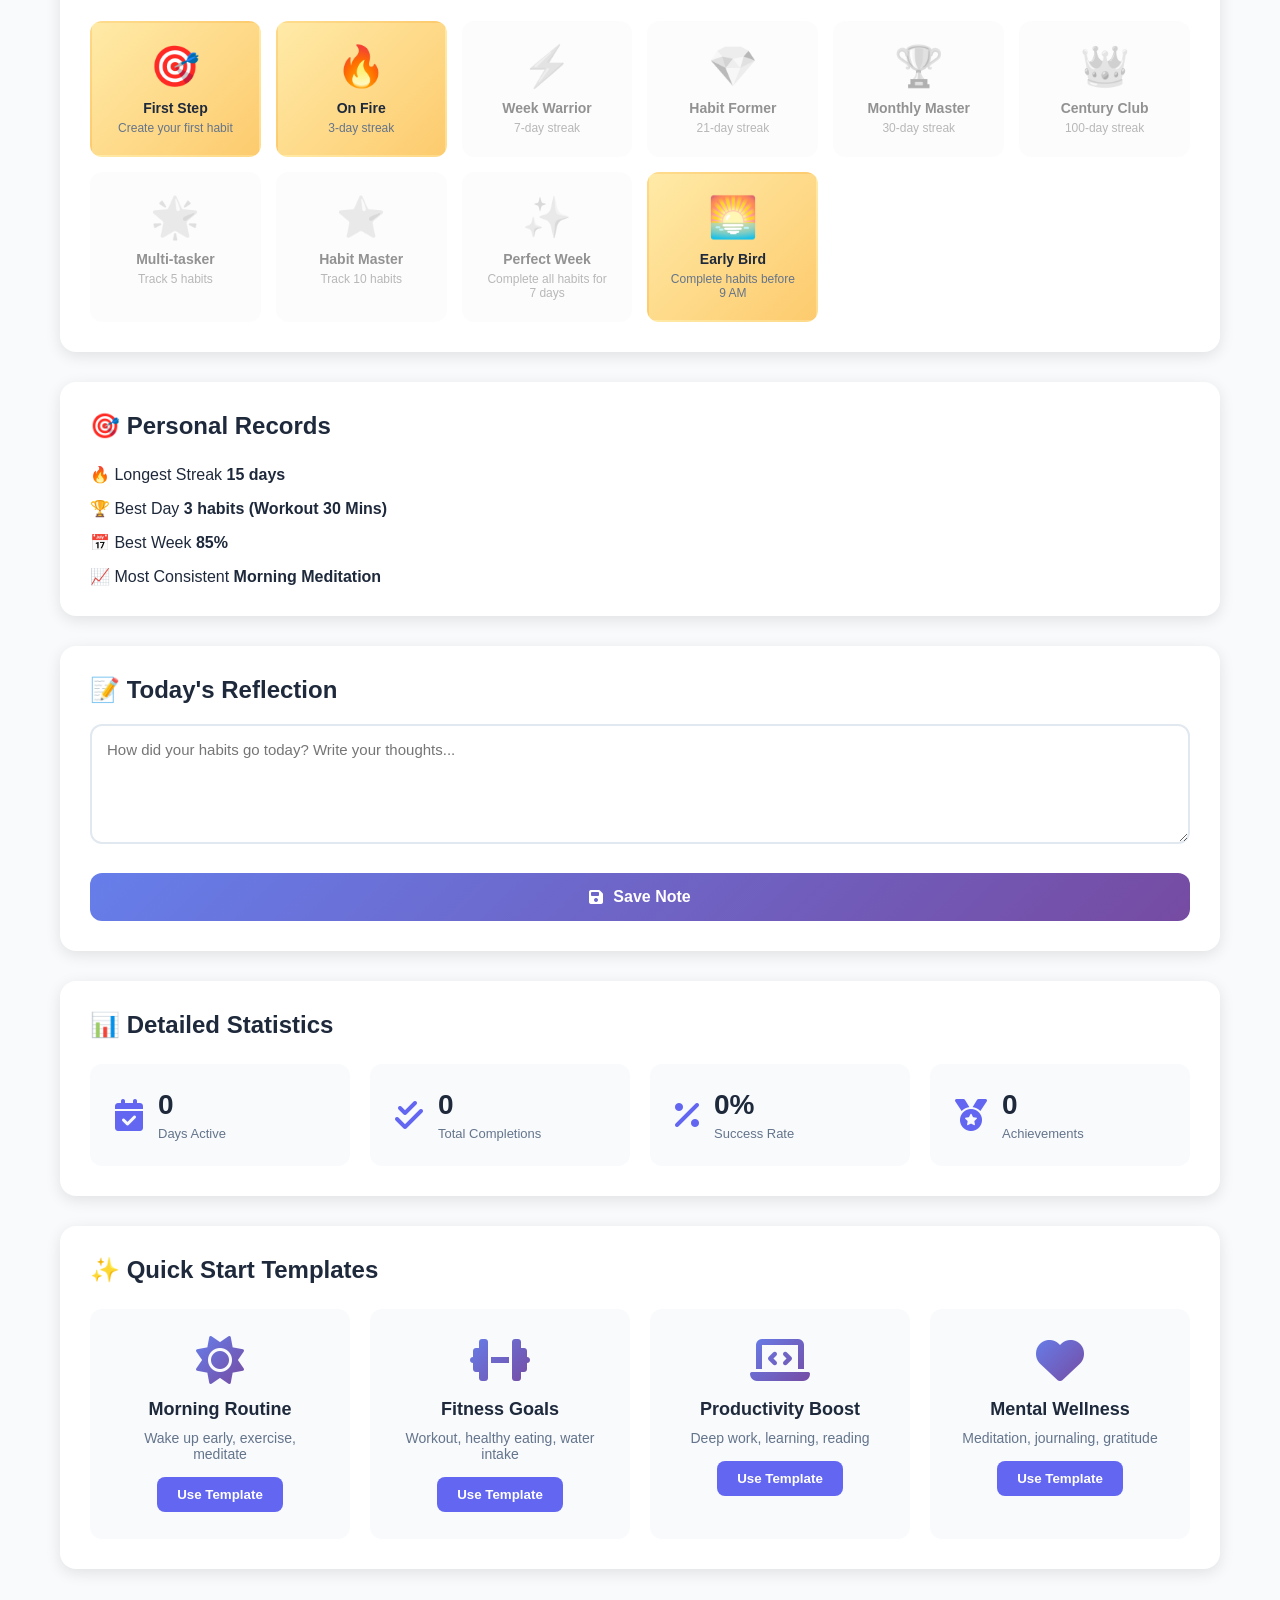
==== commit e1ac381b: "commit" ====
--- a/frontend/index.html
+++ b/frontend/index.html
@@ -466,6 +466,7 @@
               <p>Meditation, journaling, gratitude</p>
               <button class="btn-template">Use Template</button>
             </div>
+          </div>
         </div>
         
         <!-- Danger Zone Section -->
